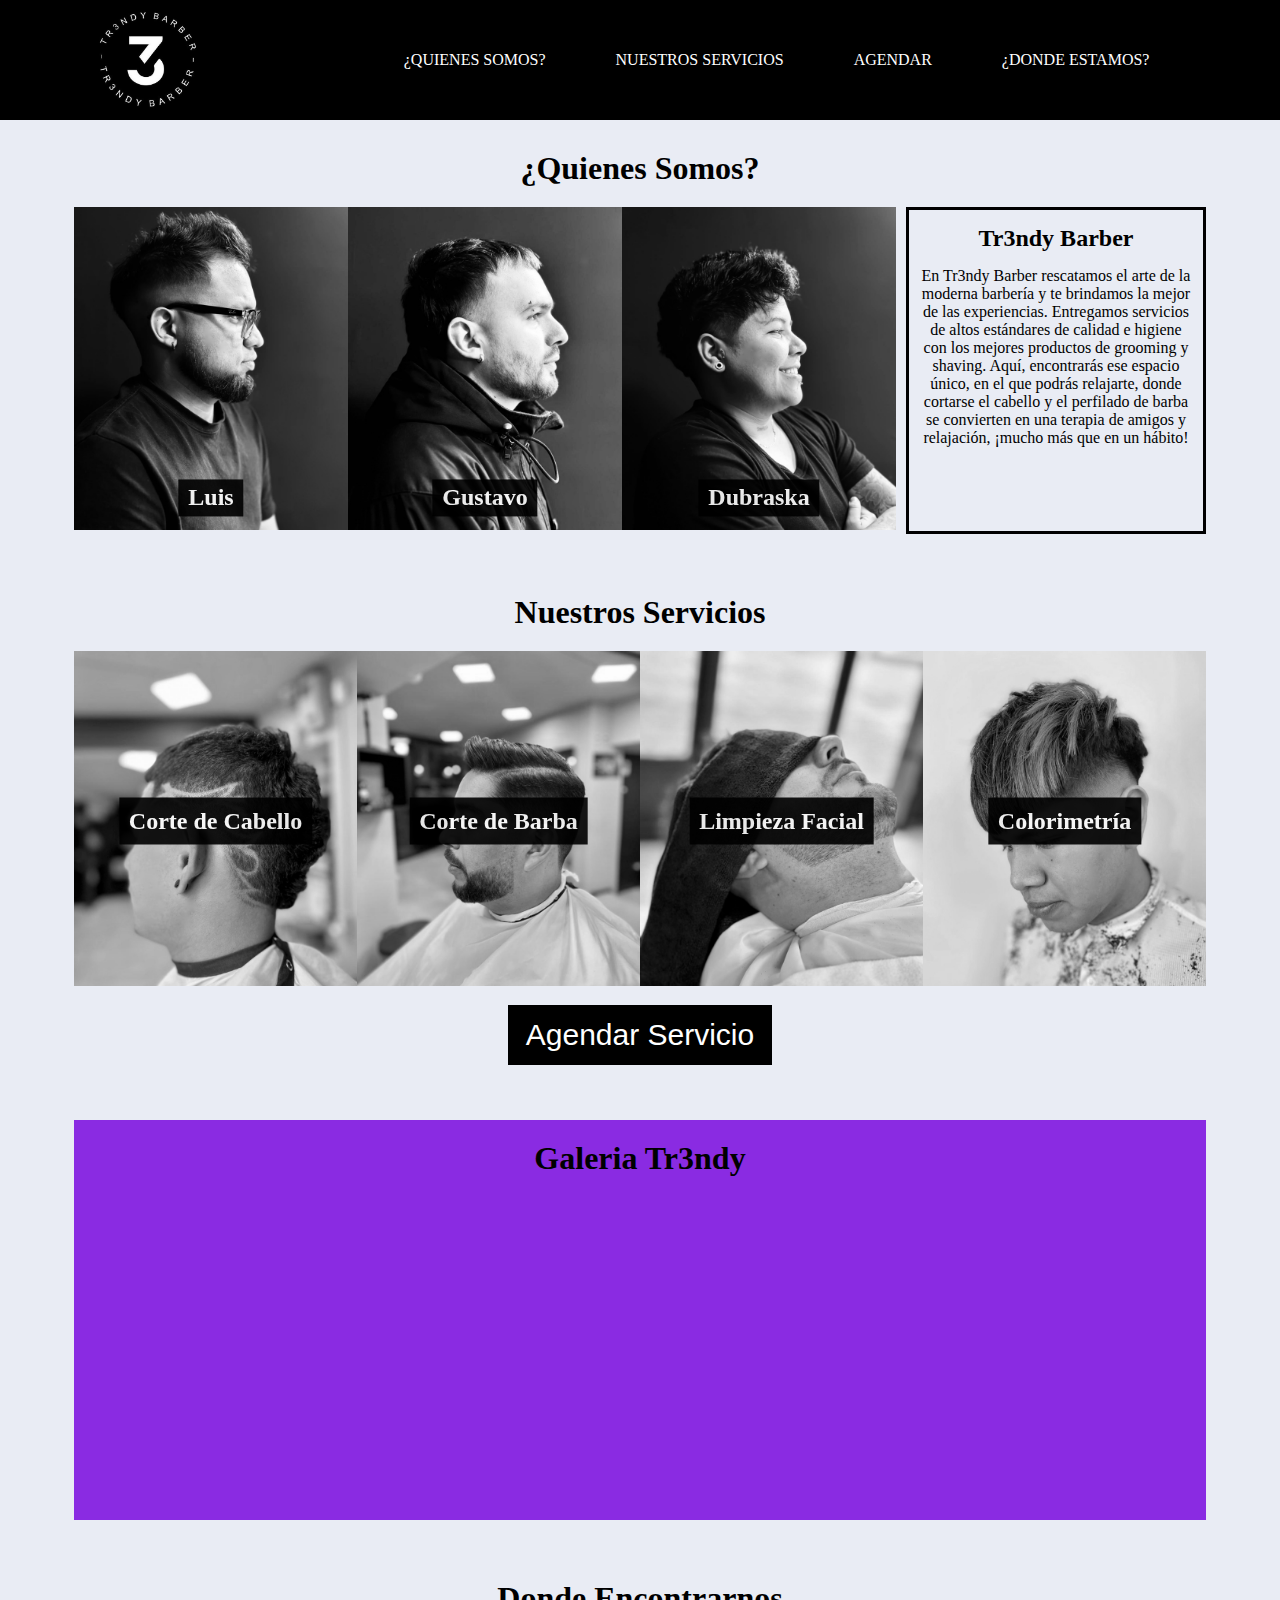
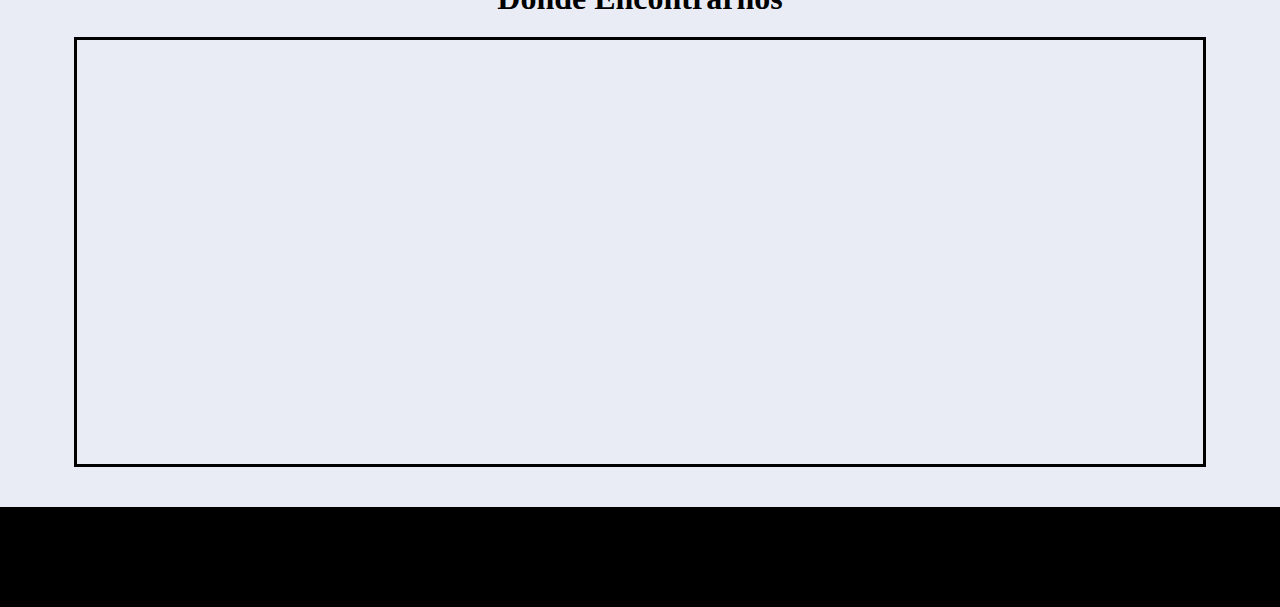
==== root/indexGrid.html @ 3a8420b0 "cambios merge" ====
<!DOCTYPE html>
<html lang="en">
<head>
    <meta charset="UTF-8">
    <meta name="viewport" content="width=device-width, initial-scale=1.0">
    <link rel="stylesheet" href="./styles/style.css">
    <title>Tr3ndy</title>
</head>
<body>
    
        <header class="header flex">
            <img src="./assets/T2 2.jpg" alt="logo">
            <nav>
                <ul class="navBar flex">
                    <li><a href="#">¿QUIENES SOMOS?</a></li>
                    <li><a href="#">NUESTROS SERVICIOS</a></li>
                    <li><a href="#">AGENDAR</a></li>
                    <li><a href="#">¿DONDE ESTAMOS?</a></li>
                  </ul>

            </nav>

        </header>
        <main class="grid-container">
            <!-- Seccion Quienes Somos -->
            <div class="about-container">
                <h1>¿Quienes Somos?</h1>
                <div class="img-profile flex">
                    <div class="profile-container">
                        <img src="./assets/gustavoPerfilMod.png" alt="luis perfil">
                        <h2>Luis</h2>
                    </div>
                    <div class="profile-container">
                        <img src="./assets/luisPerfilMod.png" alt="gustavo perfil">
                        <h2>Gustavo</h2>
                    </div>
                    <div class="profile-container">
                        <img src="./assets/dubraskaPerfilMod.png" alt="dubraska perfil">
                        <h2>Dubraska</h2>
                    </div>
                    <div class="text-profile">
                        <div class="trendy-bio">
                            <h2>Tr3ndy Barber</h2>
                            <p>En Tr3ndy Barber rescatamos el arte de la moderna barbería y te
                                brindamos la mejor de las experiencias. Entregamos servicios de
                                altos estándares de calidad e higiene con los mejores productos
                                de grooming y shaving. Aquí, encontrarás ese espacio único, en
                                el que podrás relajarte, donde cortarse el cabello y el
                                perfilado de barba se convierten en una terapia de amigos y
                                relajación, ¡mucho más que en un hábito!
                            </p>
                
                        </div>
                        <div class="gustavo-bio">
                            <h2>Gustavo</h2>
                            <p>Barbero: Gustavo Lugo. Edad: 31 años. Hobbies: Aprender,
                                escuchar música y ver películas. “Me gusta cortar cabello, crear
                                vínculos con mis clientes y brindarles un buen trato en cada
                                visita; trato de evolucionar constantemente para estar al día
                                con los cortes y estilos en tendencia para así complacer a mis
                                clientes.”
                            </p>
                            <h3>Tr3ndy Barber</h3>
                        </div>
                        <div class="luis-bio">
                            <h2>Luis</h2>
                            <p>Barbero: Luis Daniel Gil. Edad: 27 años. Hobbies: salir,
                                compartir con amigos y familiares, también ver series y
                                deportes. “Además de brindar un excelente servicio (corte de
                                cabello, barba, perfilado de cejas, limpieza facial) me enfoco
                                en la conexión con el cliente para que sea una grata
                                experiencia.”
                            </p>
                            <h3>Tr3ndy Barber</h3>
                        </div>
                        <div class="dubraska-bio">
                            <h2>Dubraska</h2>
                            <p>Barbera: Dubraska Lugo. Edad: 27 años. Hobbies: Escuchar
                                música, ver series y compartir con amigos y familiares. “Me
                                especializo en cortes de cabello, arreglo de barba, depilación,
                                limpieza facial y tintura. La barbería me apasiona y más que una
                                profesión es mi estilo de vida ya que aparte de realizar un buen
                                corte de cabello me gusta conectar con mis clientes , mejorando su imagen y
                                brindándoles un buen servicio.”
                            </p>
                            <h3>Tr3ndy Barber</h3>
                        </div>
                        
                    </div>
                </div>

            </div>
            <!-- Seccion Servicios -->
            <div class="serv-container">
                <h1>Nuestros Servicios</h1>
                <div class="serv-category flex">
                    <!-- Categoria Cabello -->
                    <div class="serv">
                        <img src="./assets/servCorteCabello.png" alt="Corte de cabello">
                        <h2 class="serv-text">Corte de Cabello</h2>
                        <div class="serv-info">
                            <h2>Corte de Cabello</h2>
                            <p>Ofrecemos cortes de cabello con asesoria personalizada mas lavado hidratante con Shampoo Premium Sir Fausto libre de sodio y parabenos, con efecto anticaida y protector del cuero cabelludo para brindarte un servicio de calidad y un estilo unico como lo es tr3ndy Barber</p>
                            <p>
                            No olvides revisar nuestros combos de servicios en nuestra seccion de agendamiento</p>
                            <h3>Categorias</h3>
                        </div>
                    </div>
                    <!-- Categoria Barba -->
                    <div class="serv">
                        <img src="./assets/barba.png" alt="Barba">                      
                        <h2 class="serv-text">Corte de Barba</h2>
                        <div class="serv-info">
                            <h2>Corte de Barba</h2>
                            <p>Un protocolo especializado en el cuidado de tu barba con toallas calientes y productos premium: agua micelar para eliminar celulas muertas e impurezas, pre-pos barba e hidratante, ademas masaje y bebida de cortesia para brindarte un servicio de calidad y un estilo unico como lo es tr3ndy Barber</p>
                            <p>
                            No olvides revisar nuestros combos de servicios en nuestra seccion de agendamiento</p>
                            <h3>Categorias</h3>
                        </div>
                    </div>
                    <!-- Categoria Facial -->
                    <div class="serv">
                        <img src="./assets/servTratamientoFacial.png" alt="Tratamiento Facial">                                 
                        <h2 class="serv-text">Limpieza Facial</h2>
                        <div class="serv-info">
                            <h2>Limpieza Facial</h2>
                            <p>Usamos la marca premium Pure Sir Fausto: Agua micelar, mascarilla de arcilla y serum para hidratar el rostro eliminando con 3 simples pasos la grasa e impureza, tambien ofrecemos un servicio de depilacion en 3 zonas del rostro: oreja, pomulos y nariz, con cera especializada ademas de masaje y bebida de cortesia para brindarte un servicio de calidad y un estilo unico como lo es tr3ndy Barber </p>
                            <p>
                            No olvides revisar nuestros combos de servicios en nuestra seccion de agendamiento</p>
                            <h3>Categorias</h3>
                        </div>
                    </div>
                    <!-- Categoria Colorimetria -->
                    <div class="serv">
                        <img src="./assets/ServColorimetria.png" alt="Colorimetría">                                
                        <h2 class="serv-text">Colorimetría</h2>
                        <div class="serv-info">
                            <h2>Colorimetria</h2>
                            <p>Ofrecemos un servicio de decoloracion mas color a eleccion aplicando productos profesionales. Incluye lavado nutritivo y masaje. Puede ser Color completo o solo parte superior ademas de bebida de cortesia para brindarte un servicio de calidad y un estilo unico como lo es tr3ndy Barber </p>
                            <p>
                            No olvides revisar nuestros combos de servicios en nuestra seccion de agendamiento</p>
                            <h3>Categorias</h3>
                        </div>
                    </div>

                </div>
                <button class="btn">
                    Agendar Servicio
                  </button>

            </div>
            <!-- Seccion Galeria de Fotos -->
            <div class="gallery-container">
                <h1>Galeria Tr3ndy</h1>

            </div>
            <!-- Seccion Ubicacion -->
            <div class="ubic-container">
                <h1>Donde Encontrarnos</h1>
                <div class="ubic">
                    <iframe src="https://www.google.com/maps/embed?pb=!1m18!1m12!1m3!1d3326.3088589403574!2d-70.60596982517569!3d-33.51935457336236!2m3!1f0!2f0!3f0!3m2!1i1024!2i768!4f13.1!3m3!1m2!1s0x2740d6c82ad8d0f9%3A0x5c49ebdbfe699f95!2sTr3ndy%20Barber!5e0!3m2!1ses-419!2scl!4v1690721076925!5m2!1ses-419!2scl" width="1000" height="400" style="border:0;" allowfullscreen="" loading="lazy" referrerpolicy="no-referrer-when-downgrade"></iframe>
                </div>
                
            </div>
        </main>
        
        <footer class="footer">

        </footer>
        <!-- Javascript -->
        <script src="./js/scripts2.js"></script>

    
</body>
</html>
---- root/styles/style.css ----
/* Estilos generales */

* {
    margin: 0;
    padding: 0;
    box-sizing: border-box;
    
  }

  body{
    background-color: #e9ecf4;
    text-align: center;
  }

  a {
    text-decoration: none;
    
  }
  
  ul {
    list-style: none;
  }

  h1{
    margin-top: 15px;
    margin-bottom: 15px;
    padding: 5px;
  }

  h2{
    padding: 5px;
    margin-bottom: 10px;
  }

  h3{
    padding: 5px;
    margin-top: 30px;
  }

  .btn{
    background-color: #000;
    color: white;
    font-size: 30px;
    padding-top: 10px;
    padding-bottom: 10px;
    padding-left: 15px;
    padding-right: 15px;
    border: 3px solid #000;
    margin: 15px;
  }
  
  .btn:hover{
    background-color: white;
    border: 3px solid #000;
    color: black;
    transition: 0.3s;
  }

  .flex{
    display: flex;
  }


/* Estilos Header */

  .header{
    background-color: black;
    padding: 10px;
    justify-content: space-around;
    align-items: center;
  }

  .header img{
    height: 100px;

  }
  
  .navBar li {
    margin: 30px;
  }
  
  .navBar li a{
    color: rgb(255, 255, 255) ;
    padding: 5px;
  }
  
  .navBar li a:hover {
    background-color: #555;
    
  }

  /* Estilos Seccion Quienes Somos */

  .img-profile div {
    flex: 1; 
  }
  
  .img-profile img {
    width: 100%; 
    max-width: 100%; /
    
  }

  .img-profile img:hover{
    transform: scale(1.1);
    transition: 1.5s;
  }

  .text-profile{
    padding: 10px;
    border: 3px solid #000;
    margin-left: 10px;
    
  }

  .profile-container{
    position: relative;
    overflow: hidden;
  }

  .profile-container h2{
    position: absolute;
    left: 50%;
    top: 85%;
    transform: translate( -50%, -15%);
    white-space: nowrap;
    background-color: #000;
    opacity: 0.9;
    color: white;
    padding-left: 10px;
    padding-right: 10px;
  }

  .profile-container h2:hover{
    background-color: white;
    color: #000;
    transition: 0.5s;
  }

  .text-profile h3{
    background-color: #000;
    color: white;
    border: 3px solid #000;
  }

  .text-profile h3:hover{
    background-color: white;
    border: 3px solid #000;
    color: black;
    transition: 0.3s;
  }

  /* Estilo Seccion Servicios */

  .serv-info{
    display: none;
    max-width: 500px;
    max-height: 500px;
    border: 3px solid #000;
    padding: 10px;
    text-align: justify;
    margin-left: 20px;
  }

  .serv-category div{
    flex: 1;
  }

  .serv{
    position: relative;
    overflow: hidden;
    max-height: 400px;
  }

  .serv img {
    
    max-width: 100%;
    filter: grayscale(100%);
    max-height: 100%;
    
  }

  .serv img:hover{
    transform: scale(1.1);
    transition: 1.5s;
    filter: grayscale(0%);
  }

  .serv-text{
    position: absolute;
    max-width: 80%;
    top: 50%;
    left: 50%;
    transform: translate(-50%, -50%);
    white-space: nowrap;
    background-color: #000;
    opacity: 0.9;
    color: white;
    padding: 10px;
  }

  .serv-text:hover{
    background-color: white;
    color: #000;
    transition: 0.5s;
  }

  .serv-info h3{
    background-color: #000;
    color: white;
    border: 3px solid #000;
    text-align: center;
  }

  .serv-info h3:hover{
    background-color: white;
    border: 3px solid #000;
    color: black;
    transition: 0.3s;
  }

  .social{
    font-size: 50px;
    margin-top: 10px;
    justify-content: center;
    

  }

  .social i{
    margin-left: 20px;
    margin-right: 20px;
   
  }

 

  /* Estilos Seccion Ubicacion */

  .ubic{
    border: 3px solid #000;
    padding: 10px;
  }


  .footer{
    background-color: black;
    height: 100px;
  }

  
  .grid-container{
    display: grid;
    /* max-width: 1000px; */
    grid-template-columns: repeat(4, 1fr);
    grid-template-rows: auto;
    grid-template-areas: 
    "about about about about"
    "serv serv serv serv"
    "gallery gallery gallery gallery"
    "ubic ubic ubic ubic";
    gap: 10px;
    width: 90%;
    max-width: 1200px; 
    margin: 0 auto;
    padding: 10px; 
}

.about-container{
    grid-area: about;
    width: 100%;
    margin-bottom: 30px;
    
    
}

.serv-container{
    grid-area: serv;
    width: 100%;
    margin-bottom: 30px;
    
}

.ubic-container{
    grid-area: ubic;
    width: 100%;
    margin-bottom: 30px;
    
    
}

.gallery-container{
    grid-area: gallery;
    background-color: blueviolet;
    width: 100%;
    height: 400px;
    margin-bottom: 30px;
}

.gustavo-bio{
    display: none;
}

.luis-bio{
    display: none;
}

.dubraska-bio{
    display: none;
}
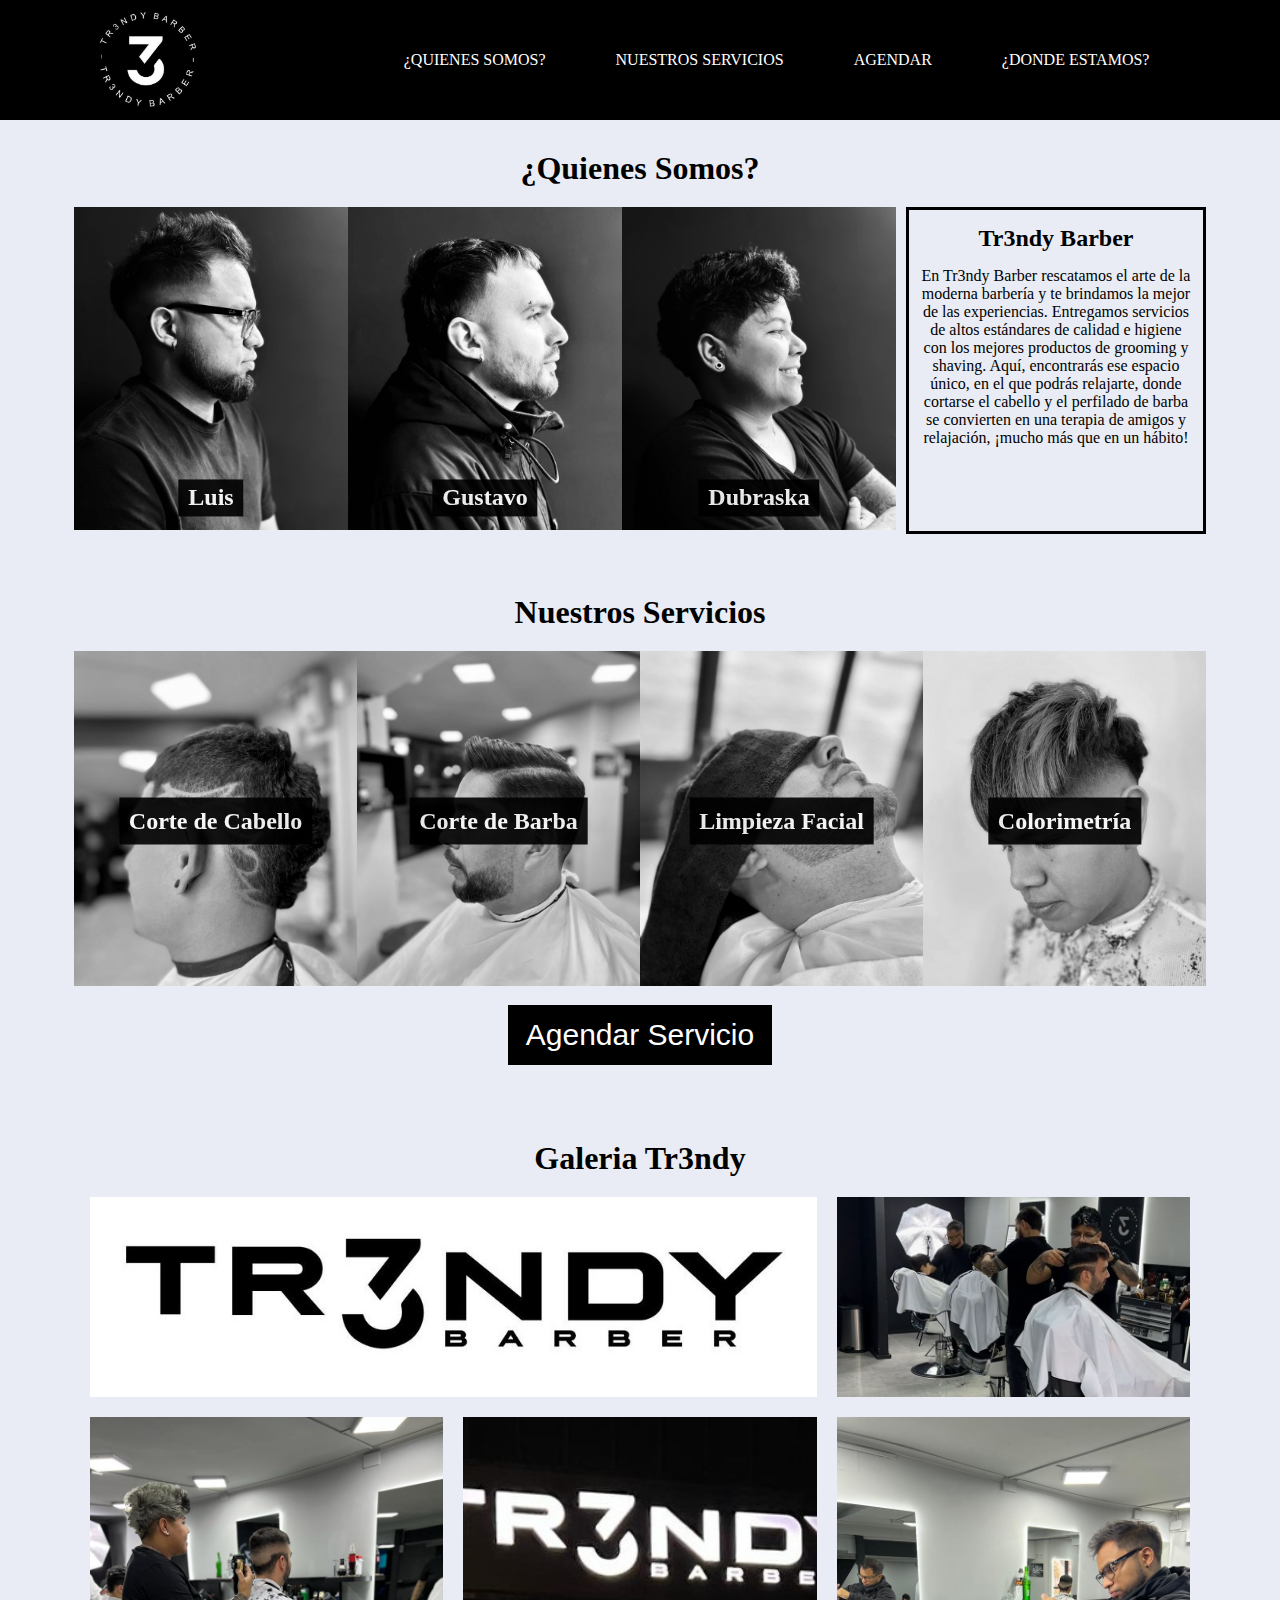
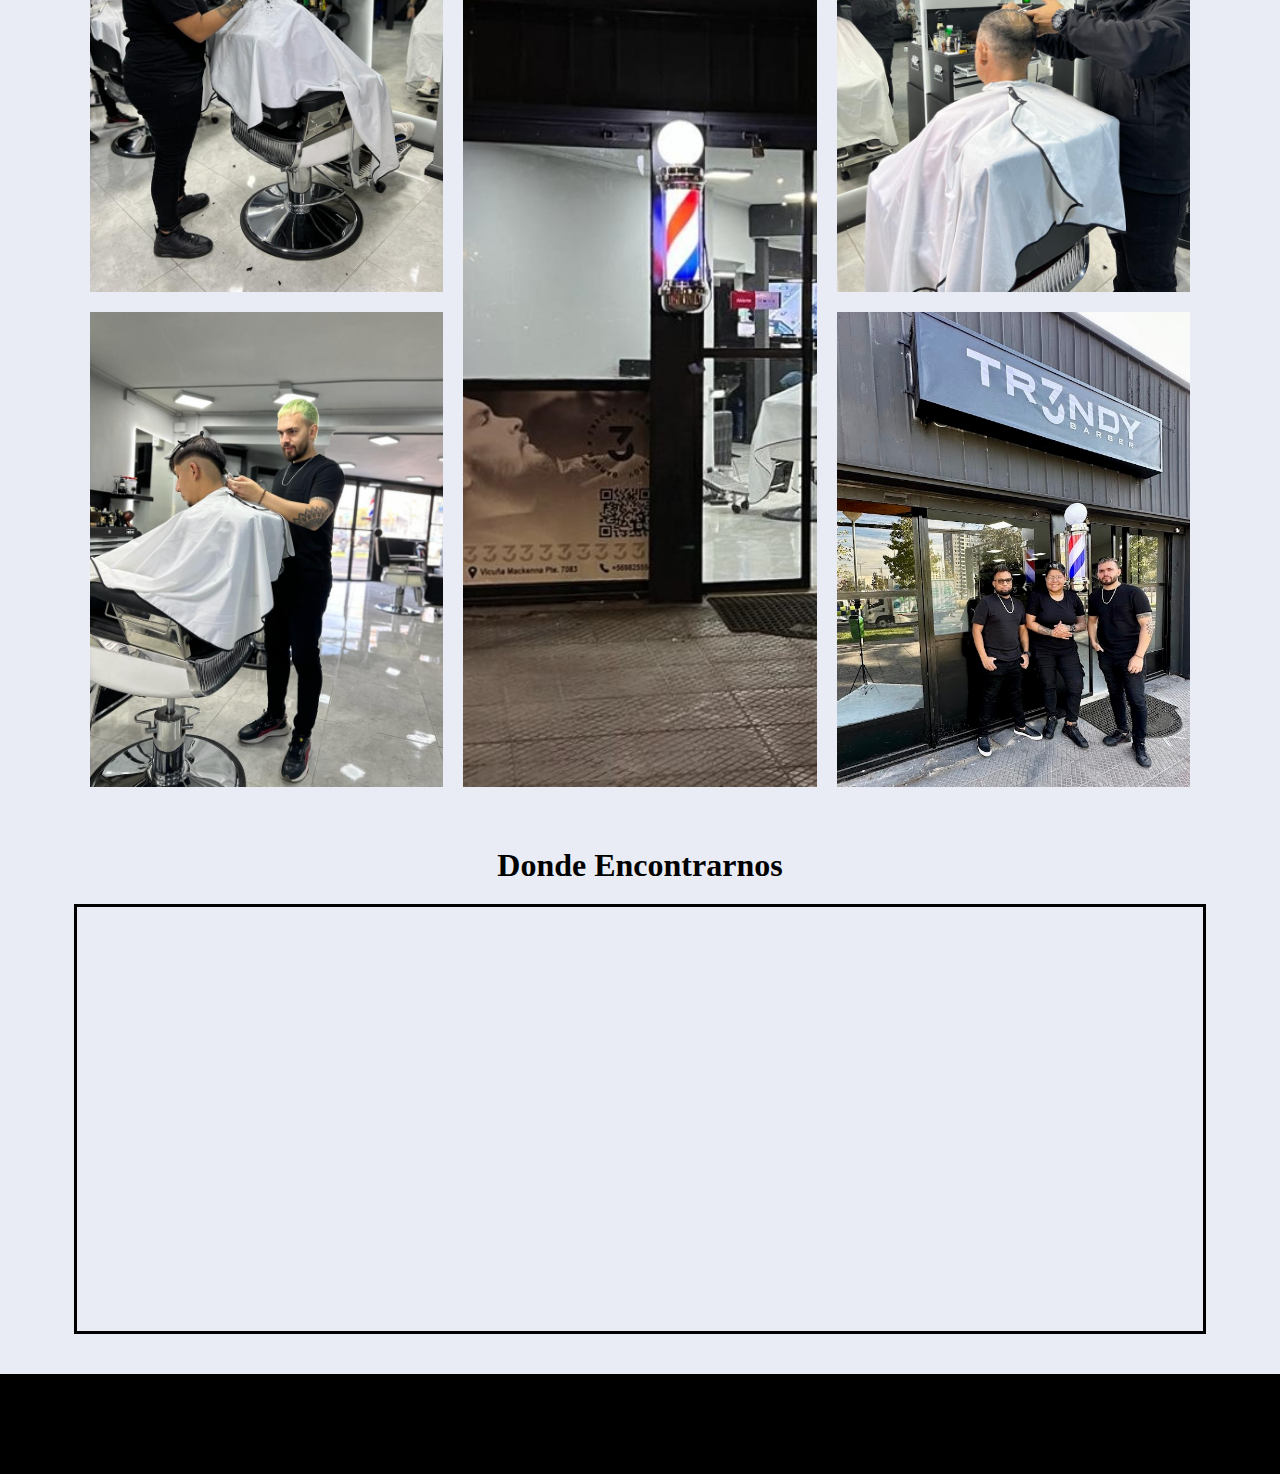
==== commit 11b55d98: "galeria v1" ====
--- a/root/indexGrid.html
+++ b/root/indexGrid.html
@@ -152,6 +152,65 @@
             <!-- Seccion Galeria de Fotos -->
             <div class="gallery-container">
                 <h1>Galeria Tr3ndy</h1>
+                <div class="container-img">
+                    <div class="box-img">
+                        <a href="#">
+                            <figure>
+                                <img src="./assets/TR3NDY.2.jpg" alt="galeria 1">
+                            </figure>
+                        </a>
+                    </div>
+
+                    <div class="box-img">
+                        <a href="#">
+                            <figure>
+                                <img src="./assets/img2.jpeg" alt="galeria 2">
+                            </figure>
+                        </a>
+                    </div>
+
+                    <div class="box-img">
+                        <a href="#">
+                            <figure>
+                                <img src="./assets/img3.jpg" alt="galeria 3">
+                            </figure>
+                        </a>
+                    </div>
+
+                    <div class="box-img">
+                        <a href="#">
+                            <figure>
+                                <img src="./assets/img1.jpeg" alt="galeria 4">
+                            </figure>
+                        </a>
+                    </div>
+
+                    <div class="box-img">
+                        <a href="#">
+                            <figure>
+                                <img src="./assets/img5.jpg" alt="galeria 5">
+                            </figure>
+                        </a>
+                    </div>
+
+                    <div class="box-img">
+                        <a href="#">
+                            <figure>
+                                <img src="./assets/img6.jpg" alt="galeria 6">
+                            </figure>
+                        </a>
+                    </div>
+
+                    <div class="box-img">
+                        <a href="#">
+                            <figure>
+                                <img src="./assets/img7.jpg" alt="galeria 7">
+                            </figure>
+                        </a>
+                    </div>
+
+                
+                </div>
 
             </div>
             <!-- Seccion Ubicacion -->
--- a/root/styles/style.css
+++ b/root/styles/style.css
@@ -89,7 +89,7 @@
     
   }
 
-  /* Estilos Seccion Quienes Somos */
+  /* Estilos Seccion Profile */
 
   .img-profile div {
     flex: 1; 
@@ -232,6 +232,44 @@
     margin-right: 20px;
    
   }
+
+
+  /* Estilos Seccion Galeria */
+
+  .container-img{
+    width: 100%;
+    max-width: 1100px;
+    margin: auto;
+    
+   
+   
+   display: grid;
+   grid-template-columns: repeat(3, 1fr);
+   grid-template-rows: 200px;
+   grid-gap: 20px;
+  }
+
+  .container-img .box-img figure{
+    width: 100%;
+    height: 100%;
+  }
+
+  .container-img .box-img img{
+    width: 100%;
+    height: 100%;
+    object-fit: cover;
+  }
+
+  .container-img .box-img:nth-child(1){
+    grid-column-start: span 2;
+
+  }
+
+  .container-img .box-img:nth-child(4){
+    grid-row-start: span 2;
+    
+  }
+
 
  
 
@@ -283,7 +321,7 @@
 
 .ubic-container{
     grid-area: ubic;
-    width: 100%;
+    
     margin-bottom: 30px;
     
     
@@ -291,9 +329,9 @@
 
 .gallery-container{
     grid-area: gallery;
-    background-color: blueviolet;
-    width: 100%;
-    height: 400px;
+    
+    width: 100%;
+   
     margin-bottom: 30px;
 }
 
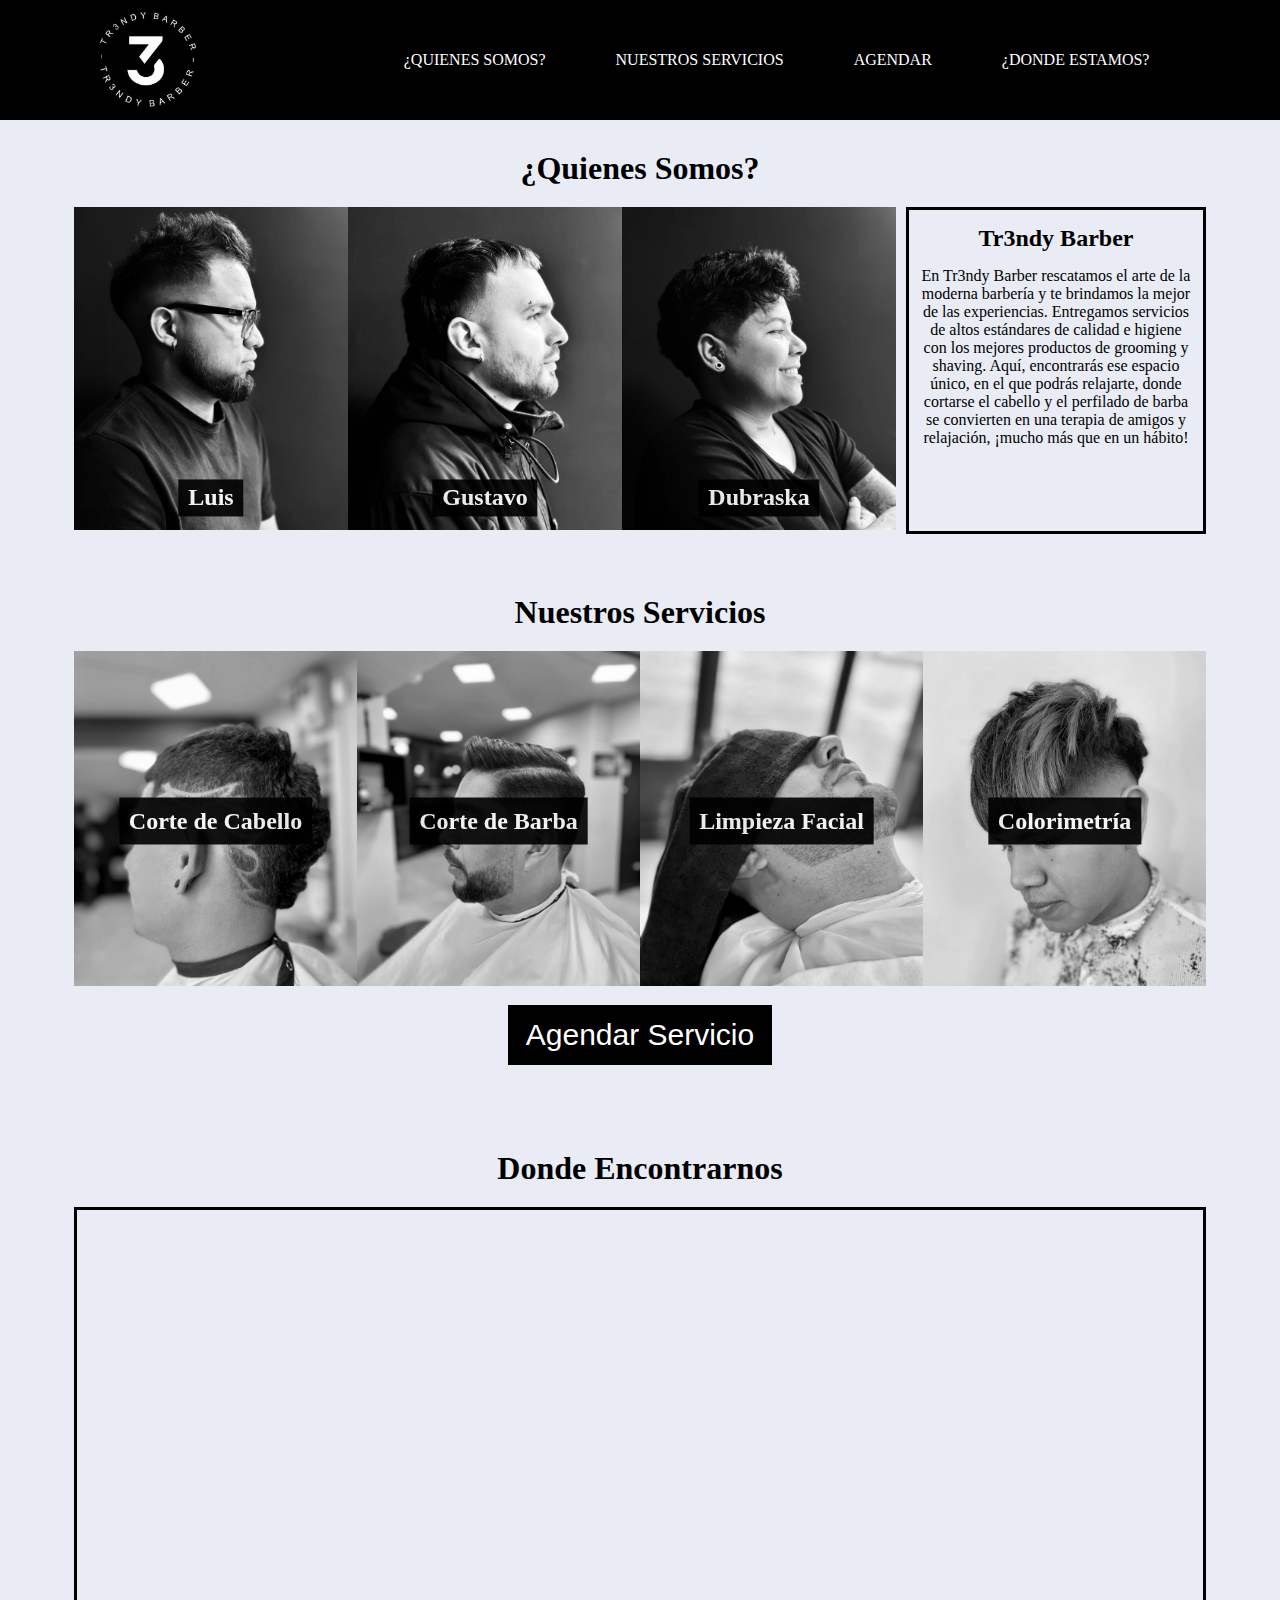
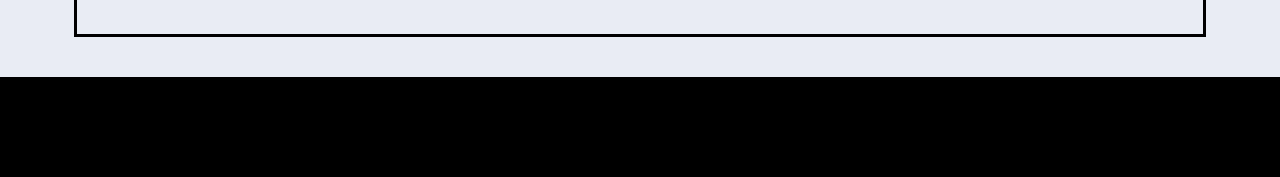
==== commit d99e2f51: "galeria v1.1" ====
--- a/root/indexGrid.html
+++ b/root/indexGrid.html
@@ -150,7 +150,7 @@
 
             </div>
             <!-- Seccion Galeria de Fotos -->
-            <div class="gallery-container">
+            <!-- <div class="gallery-container">
                 <h1>Galeria Tr3ndy</h1>
                 <div class="container-img">
                     <div class="box-img">
@@ -212,7 +212,7 @@
                 
                 </div>
 
-            </div>
+            </div> -->
             <!-- Seccion Ubicacion -->
             <div class="ubic-container">
                 <h1>Donde Encontrarnos</h1>
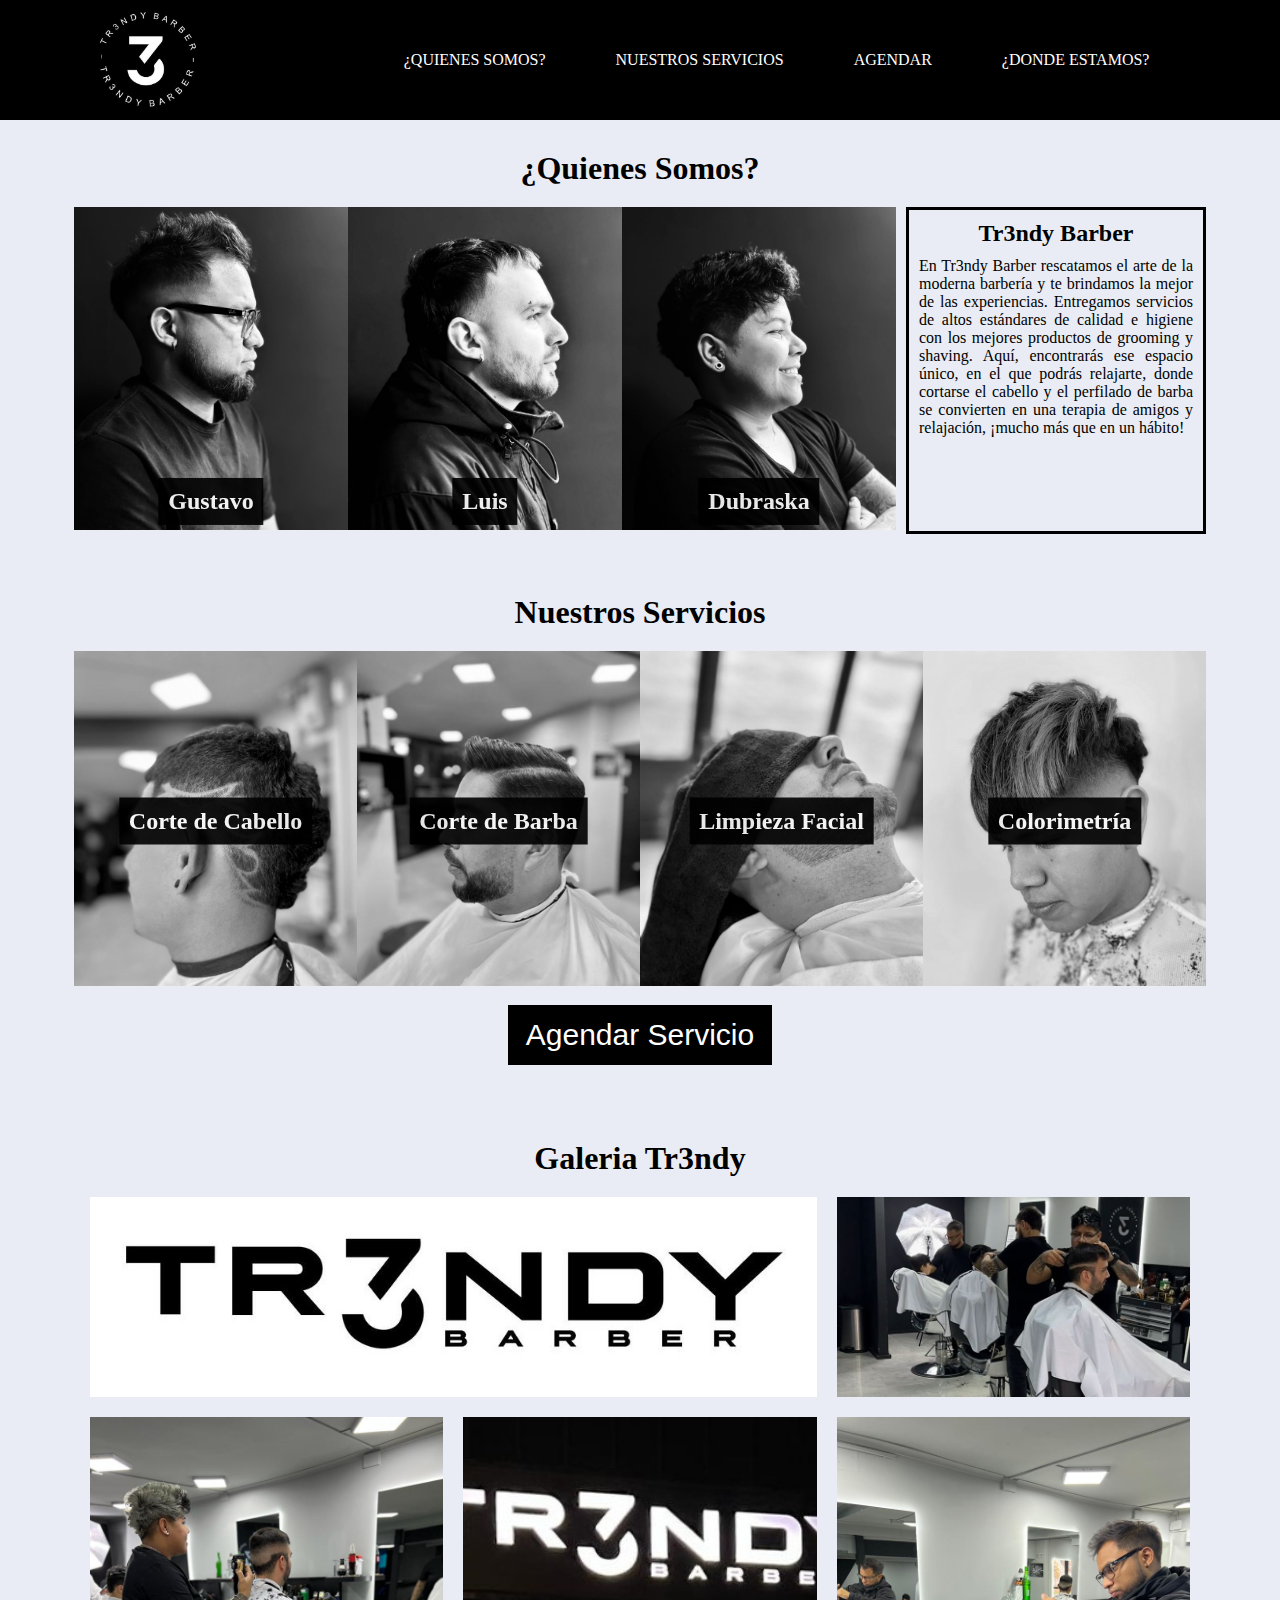
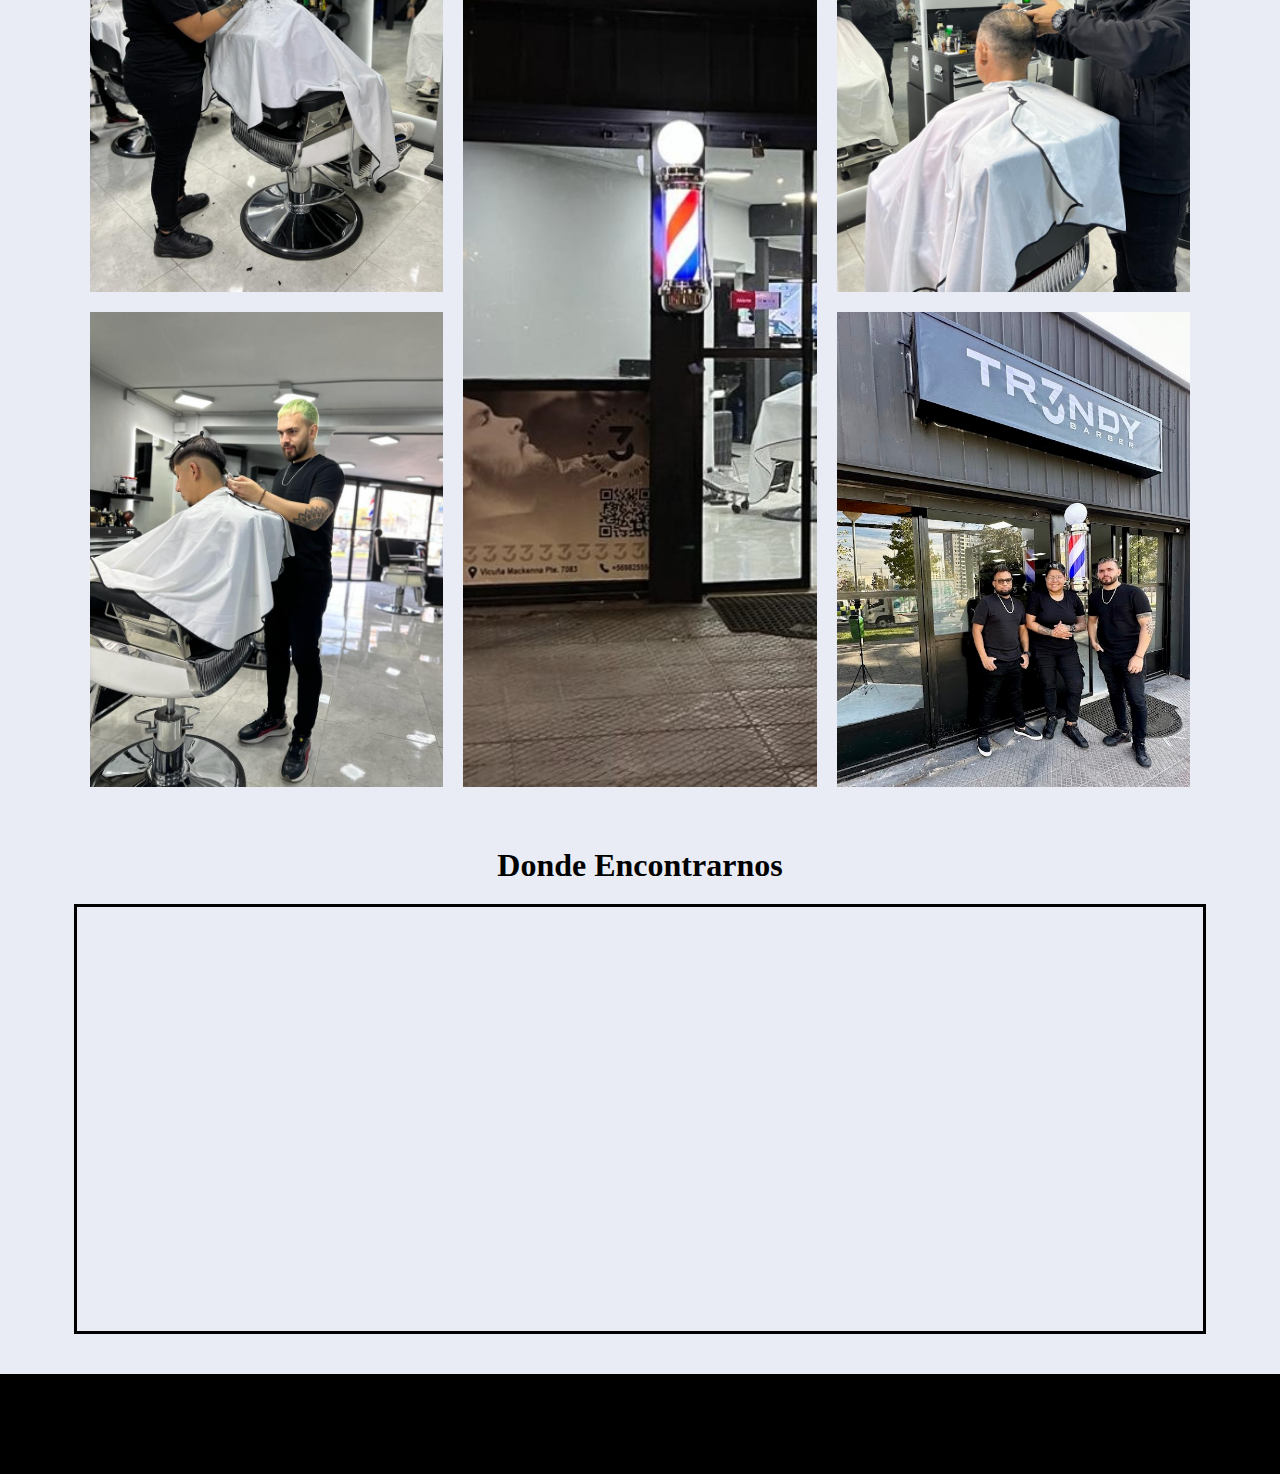
==== commit b0142a20: "version mobile 320px" ====
--- a/root/indexGrid.html
+++ b/root/indexGrid.html
@@ -3,6 +3,8 @@
 <head>
     <meta charset="UTF-8">
     <meta name="viewport" content="width=device-width, initial-scale=1.0">
+    <!-- Font Awasome -->
+    <link rel="stylesheet" href="https://cdnjs.cloudflare.com/ajax/libs/font-awesome/6.4.2/css/all.min.css" integrity="sha512-z3gLpd7yknf1YoNbCzqRKc4qyor8gaKU1qmn+CShxbuBusANI9QpRohGBreCFkKxLhei6S9CQXFEbbKuqLg0DA==" crossorigin="anonymous" referrerpolicy="no-referrer" />
     <link rel="stylesheet" href="./styles/style.css">
     <title>Tr3ndy</title>
 </head>
@@ -11,14 +13,16 @@
         <header class="header flex">
             <img src="./assets/T2 2.jpg" alt="logo">
             <nav>
-                <ul class="navBar flex">
+                <ul class="navBar flex hidden-mobile">
                     <li><a href="#">¿QUIENES SOMOS?</a></li>
                     <li><a href="#">NUESTROS SERVICIOS</a></li>
                     <li><a href="#">AGENDAR</a></li>
                     <li><a href="#">¿DONDE ESTAMOS?</a></li>
                   </ul>
-
             </nav>
+            <div class="bar-mobile hidden-desktop">
+                <i class="fa-solid fa-bars"></i>
+            </div>
 
         </header>
         <main class="grid-container">
@@ -26,18 +30,20 @@
             <div class="about-container">
                 <h1>¿Quienes Somos?</h1>
                 <div class="img-profile flex">
-                    <div class="profile-container">
-                        <img src="./assets/gustavoPerfilMod.png" alt="luis perfil">
+                    
+                    <div class="profile-container profile1">
+                        <img src="./assets/gustavoPerfilMod.png" alt="Gustavo perfil">
+                        <h2>Gustavo</h2>
+                    </div>
+                    <div class="profile-container profile2">
+                        <img src="./assets/luisPerfilMod.png" alt="Luis perfil">
                         <h2>Luis</h2>
                     </div>
-                    <div class="profile-container">
-                        <img src="./assets/luisPerfilMod.png" alt="gustavo perfil">
-                        <h2>Gustavo</h2>
-                    </div>
-                    <div class="profile-container">
+                    <div class="profile-container profile3">
                         <img src="./assets/dubraskaPerfilMod.png" alt="dubraska perfil">
                         <h2>Dubraska</h2>
                     </div>
+                
                     <div class="text-profile">
                         <div class="trendy-bio">
                             <h2>Tr3ndy Barber</h2>
@@ -150,7 +156,7 @@
 
             </div>
             <!-- Seccion Galeria de Fotos -->
-            <!-- <div class="gallery-container">
+            <div class="gallery-container">
                 <h1>Galeria Tr3ndy</h1>
                 <div class="container-img">
                     <div class="box-img">
@@ -212,7 +218,7 @@
                 
                 </div>
 
-            </div> -->
+            </div>
             <!-- Seccion Ubicacion -->
             <div class="ubic-container">
                 <h1>Donde Encontrarnos</h1>
--- a/root/styles/style.css
+++ b/root/styles/style.css
@@ -28,13 +28,17 @@
   }
 
   h2{
-    padding: 5px;
+    /* padding: 5px; */
     margin-bottom: 10px;
   }
 
   h3{
     padding: 5px;
     margin-top: 30px;
+  }
+
+  p{
+    text-align: justify;
   }
 
   .btn{
@@ -60,6 +64,10 @@
     display: flex;
   }
 
+  .hidden-desktop{
+    display: none;
+  }
+
 
 /* Estilos Header */
 
@@ -87,6 +95,12 @@
   .navBar li a:hover {
     background-color: #555;
     
+  }
+
+  .bar-mobile i{
+    color: white;
+    font-size: 40px;
+
   }
 
   /* Estilos Seccion Profile */
@@ -127,8 +141,8 @@
     background-color: #000;
     opacity: 0.9;
     color: white;
-    padding-left: 10px;
-    padding-right: 10px;
+   padding: 10px;
+    
   }
 
   .profile-container h2:hover{
@@ -286,7 +300,8 @@
     height: 100px;
   }
 
-  
+  /* Estilos Grid */
+
   .grid-container{
     display: grid;
     /* max-width: 1000px; */
@@ -347,3 +362,100 @@
     display: none;
 }
 
+
+
+/* Estilos Responsive */
+
+@media screen and (max-width: 320px){
+
+  h1{
+    font-size: 23px;
+  }
+
+  .btn{
+    font-size: 20px;
+  }
+
+  h2{
+    font-size: 15px;
+  }
+
+  p{
+    font-size: 13px;
+  }
+  .hidden-mobile{
+    display: none;
+  }
+
+  .hidden-desktop{
+    display: block;
+}
+
+.profile-container h2{
+  font-size: 12px;
+    left: 50%;
+    top: 75%;
+    transform: translate( -50%, -25%);
+    padding: 5px;
+   
+
+ }
+
+.img-profile{
+  display: grid;
+  grid-template-columns: repeat(3, 1fr);
+  grid-template-rows: auto;
+  grid-template-areas: "profile1 profile2 profile3"
+  "text-profile text-profile text-profile";
+  
+}
+
+.profile1{
+  grid-area: profile1;
+}
+
+.profile2{
+  grid-area: profile2;
+}
+
+.profile3{
+  grid-area: profile3;
+}
+
+.text-profile{
+  grid-area: text-profile;
+  margin-top: 20px;
+}
+
+.serv-category{
+  flex-direction: column;
+}
+
+.serv {
+  max-height: none; 
+  margin-bottom: 0; 
+}
+
+.serv-info {
+  max-width: none; 
+  margin-left: 0; 
+  padding: 20px; 
+  margin-top: 10px;
+}
+
+.serv-container{
+  text-align: center;
+}
+
+iframe {
+  max-width: 100%;
+  height: auto;
+ }
+
+ 
+
+
+
+
+ 
+}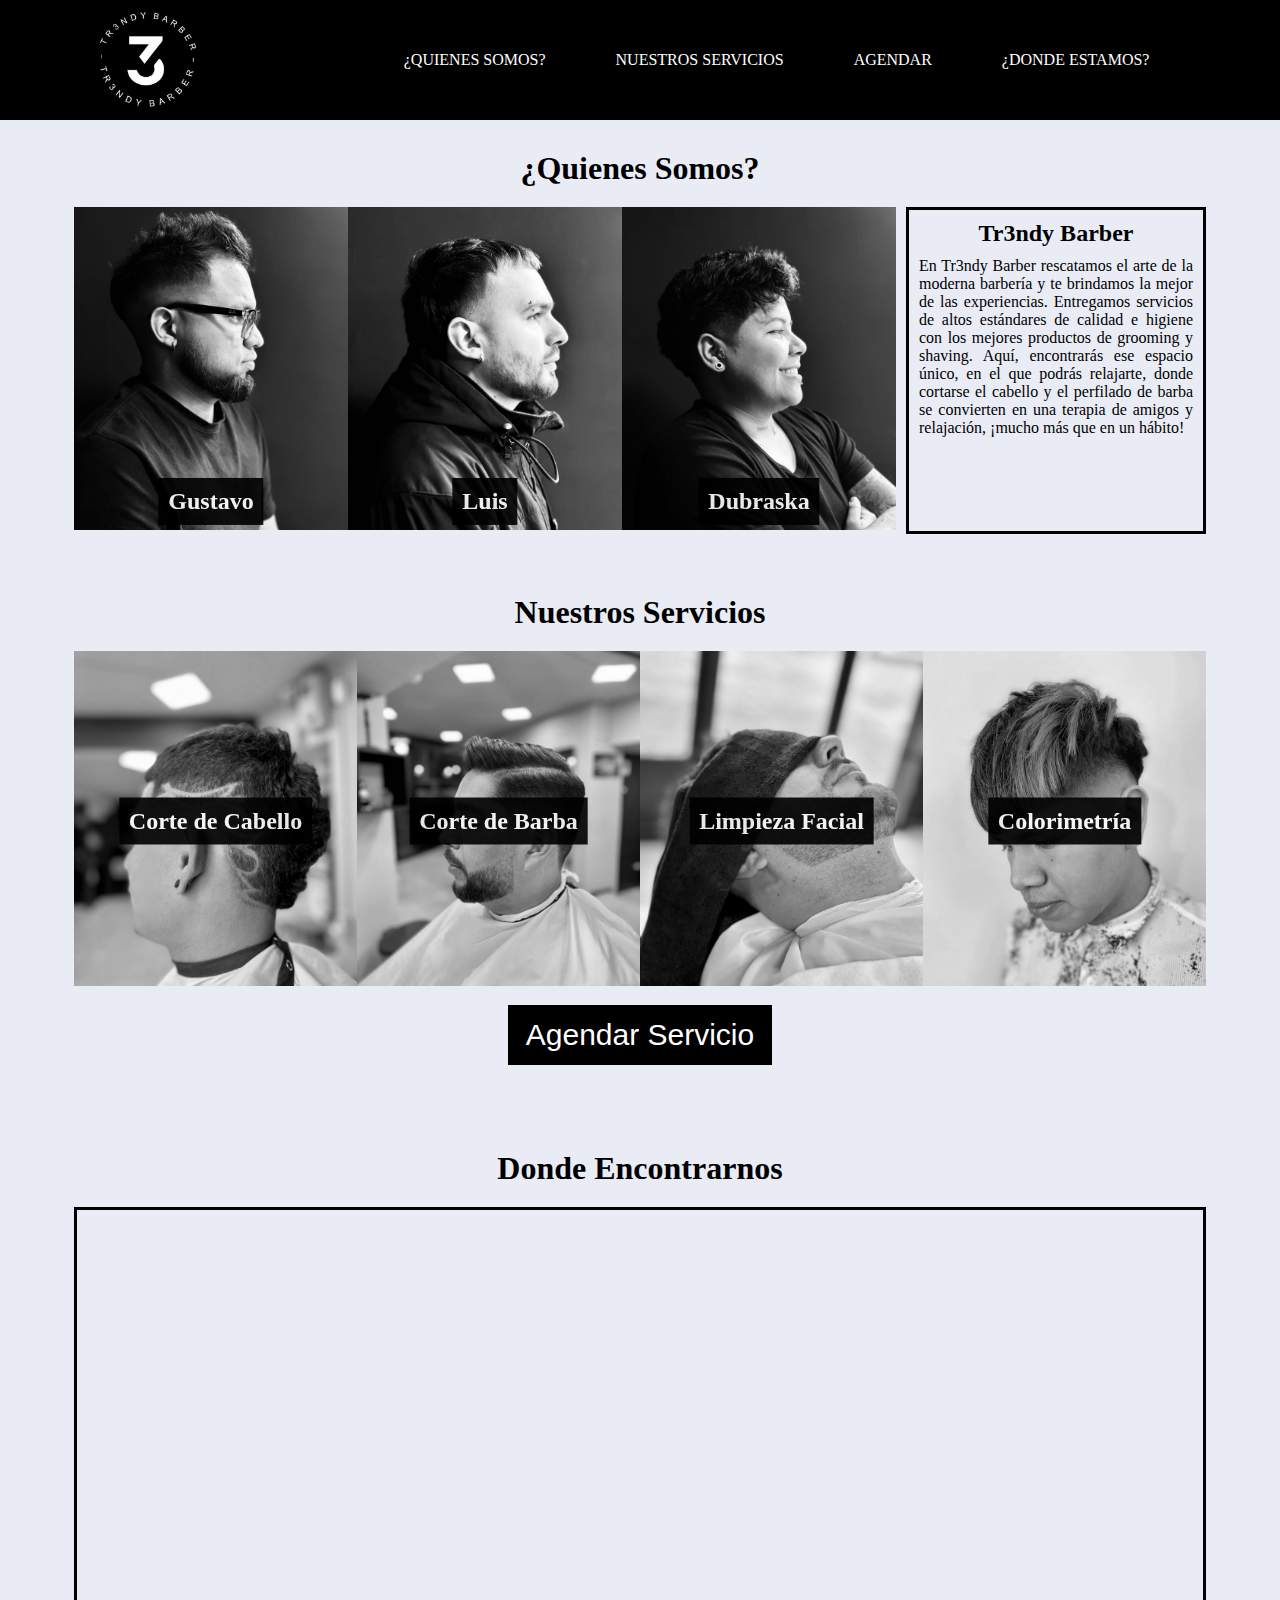
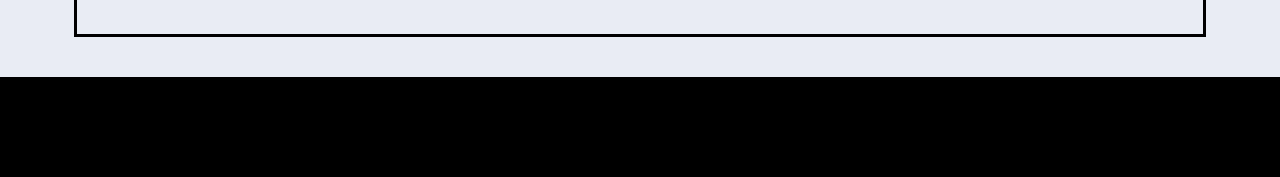
==== commit b713adaa: "Merge branch 'new'" ====
--- a/root/indexGrid.html
+++ b/root/indexGrid.html
@@ -156,7 +156,7 @@
 
             </div>
             <!-- Seccion Galeria de Fotos -->
-            <div class="gallery-container">
+            <!-- <div class="gallery-container">
                 <h1>Galeria Tr3ndy</h1>
                 <div class="container-img">
                     <div class="box-img">
@@ -218,7 +218,7 @@
                 
                 </div>
 
-            </div>
+            </div> -->
             <!-- Seccion Ubicacion -->
             <div class="ubic-container">
                 <h1>Donde Encontrarnos</h1>
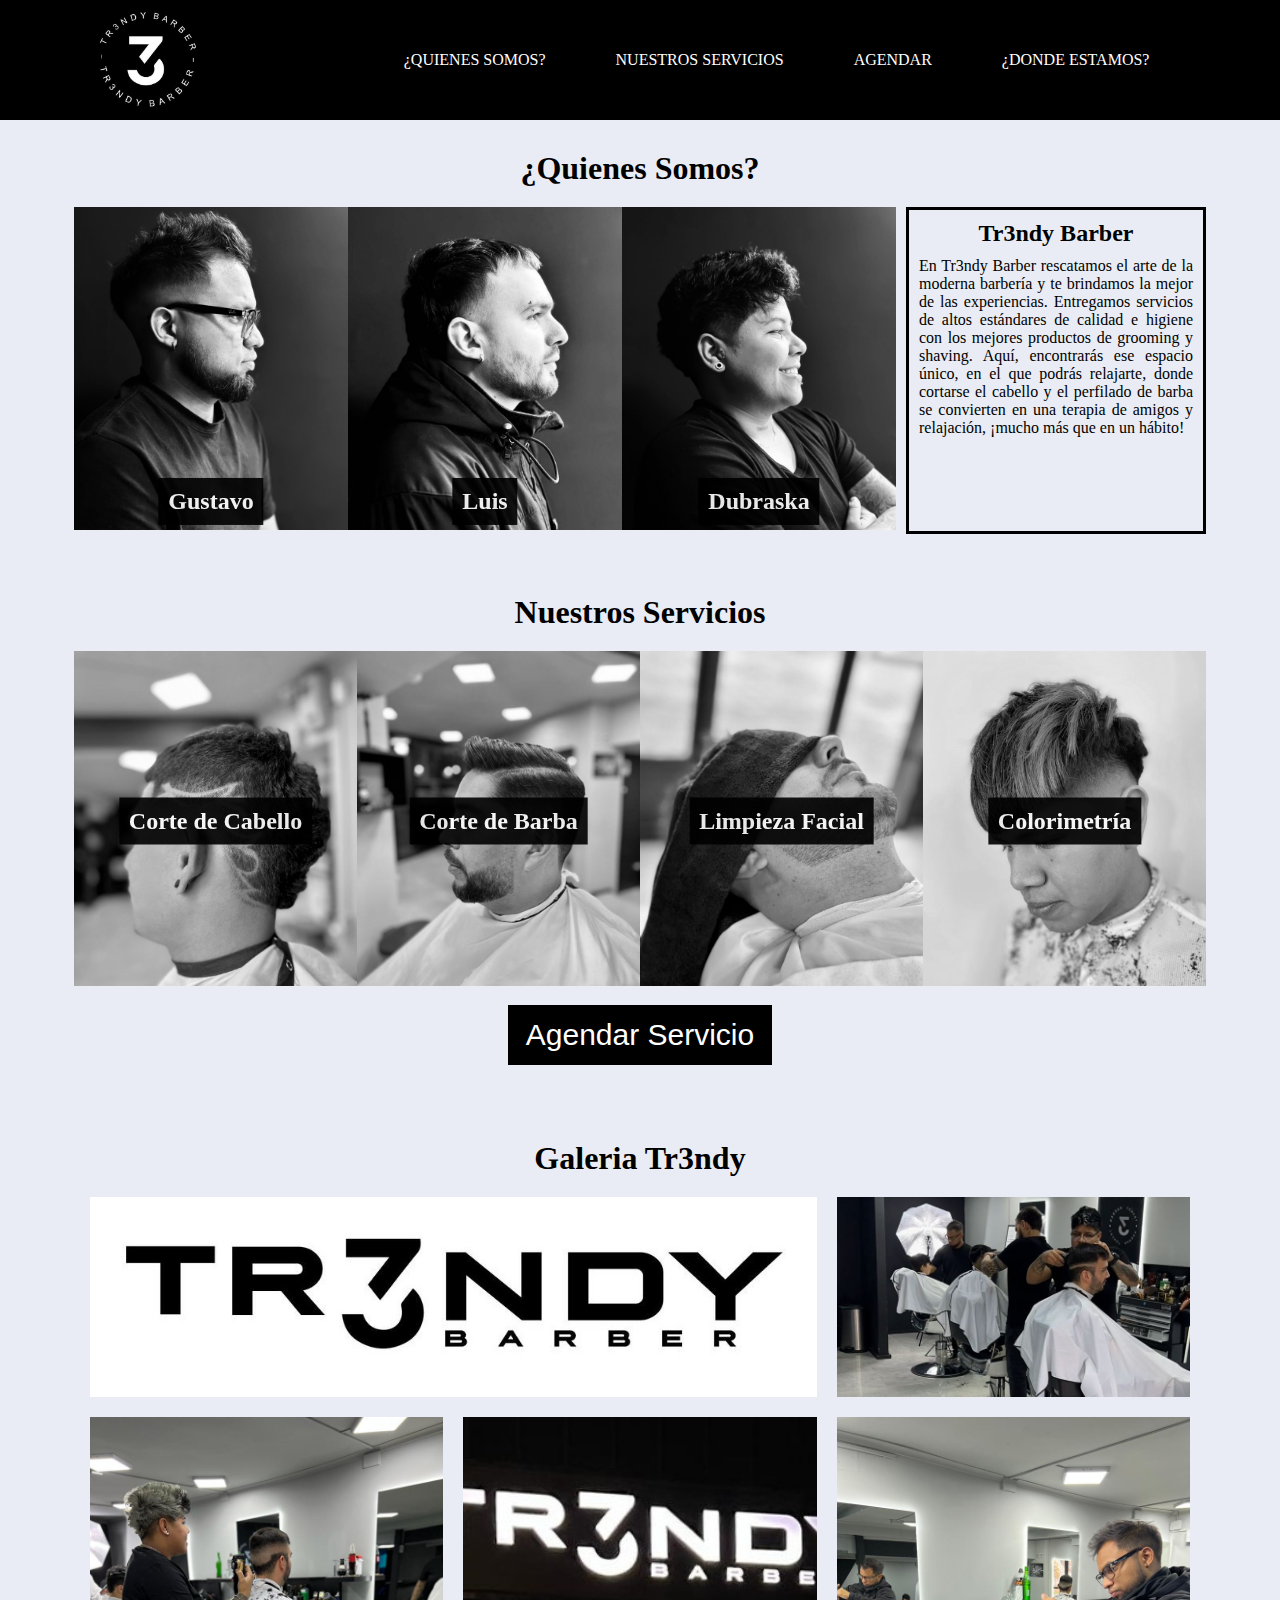
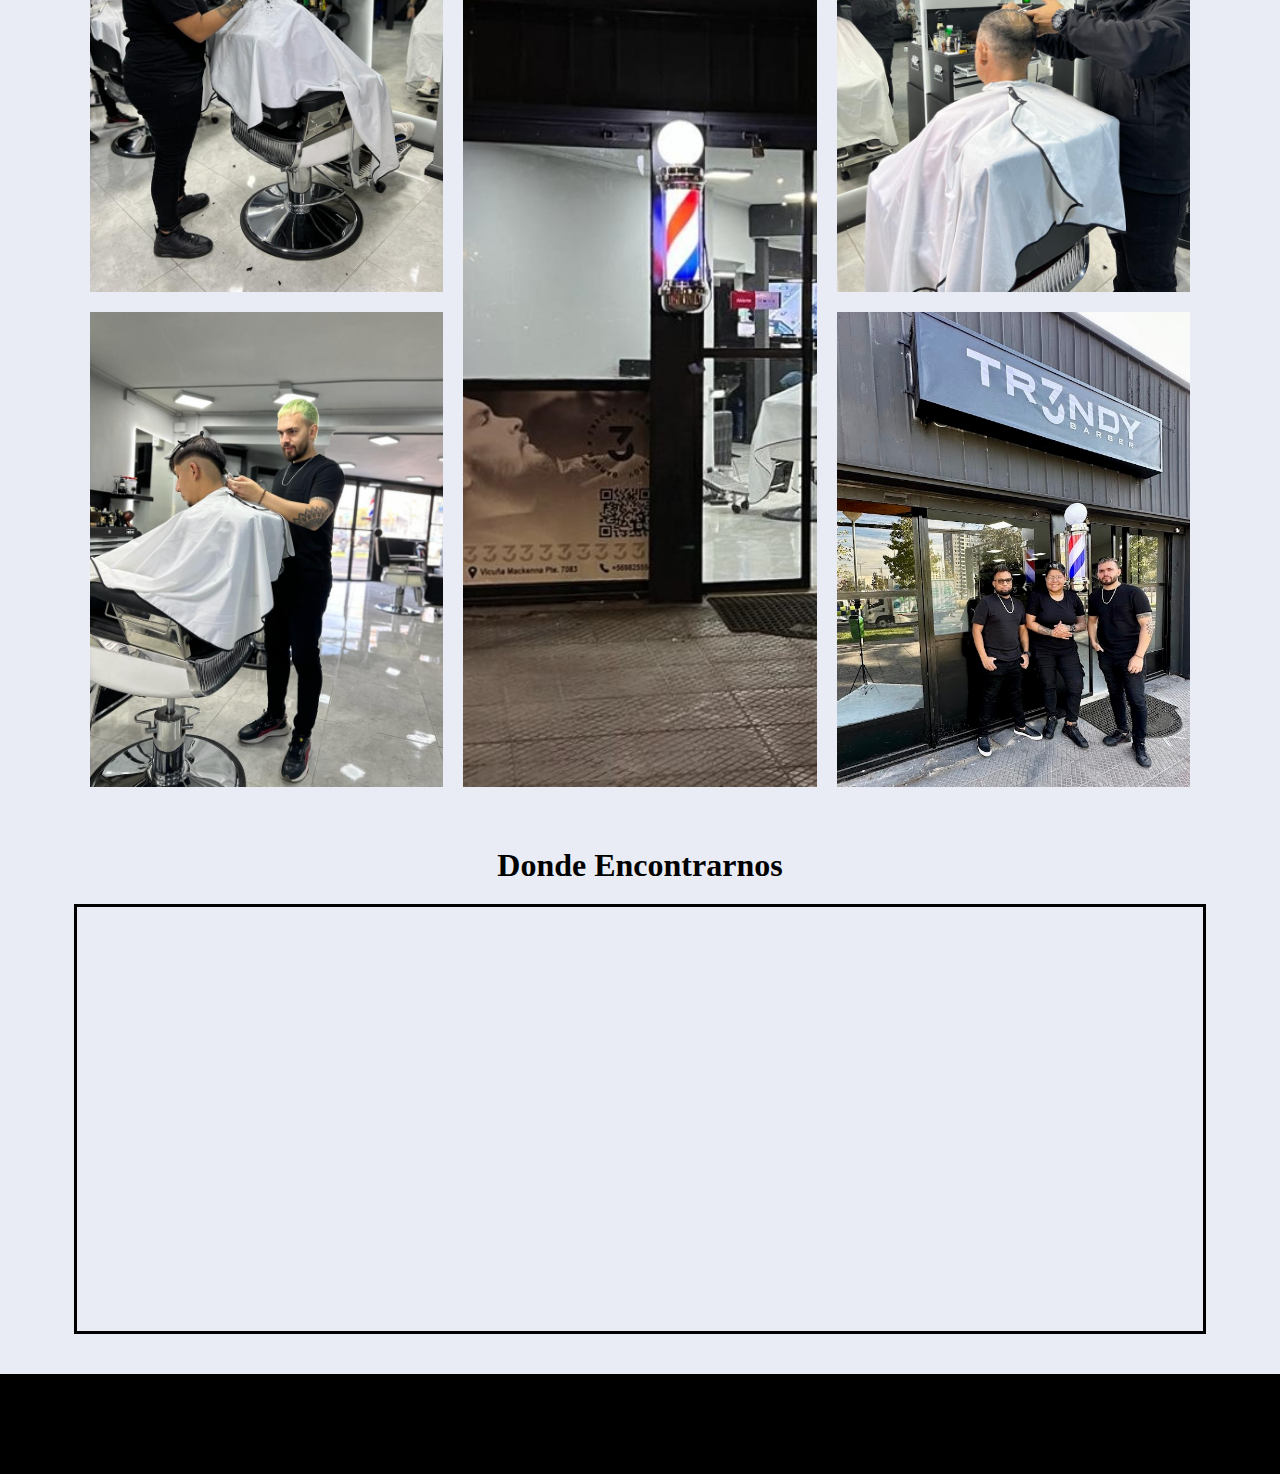
==== commit ae8d96ca: "version <320 y >1024 ok" ====
--- a/root/indexGrid.html
+++ b/root/indexGrid.html
@@ -81,13 +81,7 @@
                         </div>
                         <div class="dubraska-bio">
                             <h2>Dubraska</h2>
-                            <p>Barbera: Dubraska Lugo. Edad: 27 años. Hobbies: Escuchar
-                                música, ver series y compartir con amigos y familiares. “Me
-                                especializo en cortes de cabello, arreglo de barba, depilación,
-                                limpieza facial y tintura. La barbería me apasiona y más que una
-                                profesión es mi estilo de vida ya que aparte de realizar un buen
-                                corte de cabello me gusta conectar con mis clientes , mejorando su imagen y
-                                brindándoles un buen servicio.”
+                            <p>Barbera: Dubraska Lugo. Edad: 27 años. Hobbies: Escuchar música, ver series y compartir con amigos y familiares. “Me especializo en cortes de cabello, barba, depilación, limpieza facial y tintura. Más que una  rofesión es mi estilo de vida porque me gusta conectar con mis clientes , mejorando su imagen y brindándoles un buen servicio.”
                             </p>
                             <h3>Tr3ndy Barber</h3>
                         </div>
@@ -156,7 +150,7 @@
 
             </div>
             <!-- Seccion Galeria de Fotos -->
-            <!-- <div class="gallery-container">
+             <div class="gallery-container">
                 <h1>Galeria Tr3ndy</h1>
                 <div class="container-img">
                     <div class="box-img">
@@ -218,7 +212,7 @@
                 
                 </div>
 
-            </div> -->
+            </div>
             <!-- Seccion Ubicacion -->
             <div class="ubic-container">
                 <h1>Donde Encontrarnos</h1>
@@ -233,7 +227,8 @@
 
         </footer>
         <!-- Javascript -->
-        <script src="./js/scripts2.js"></script>
+        <script src="./js/profilejs"></script>
+        <script src="./js/serv.js"></script>
 
     
 </body>
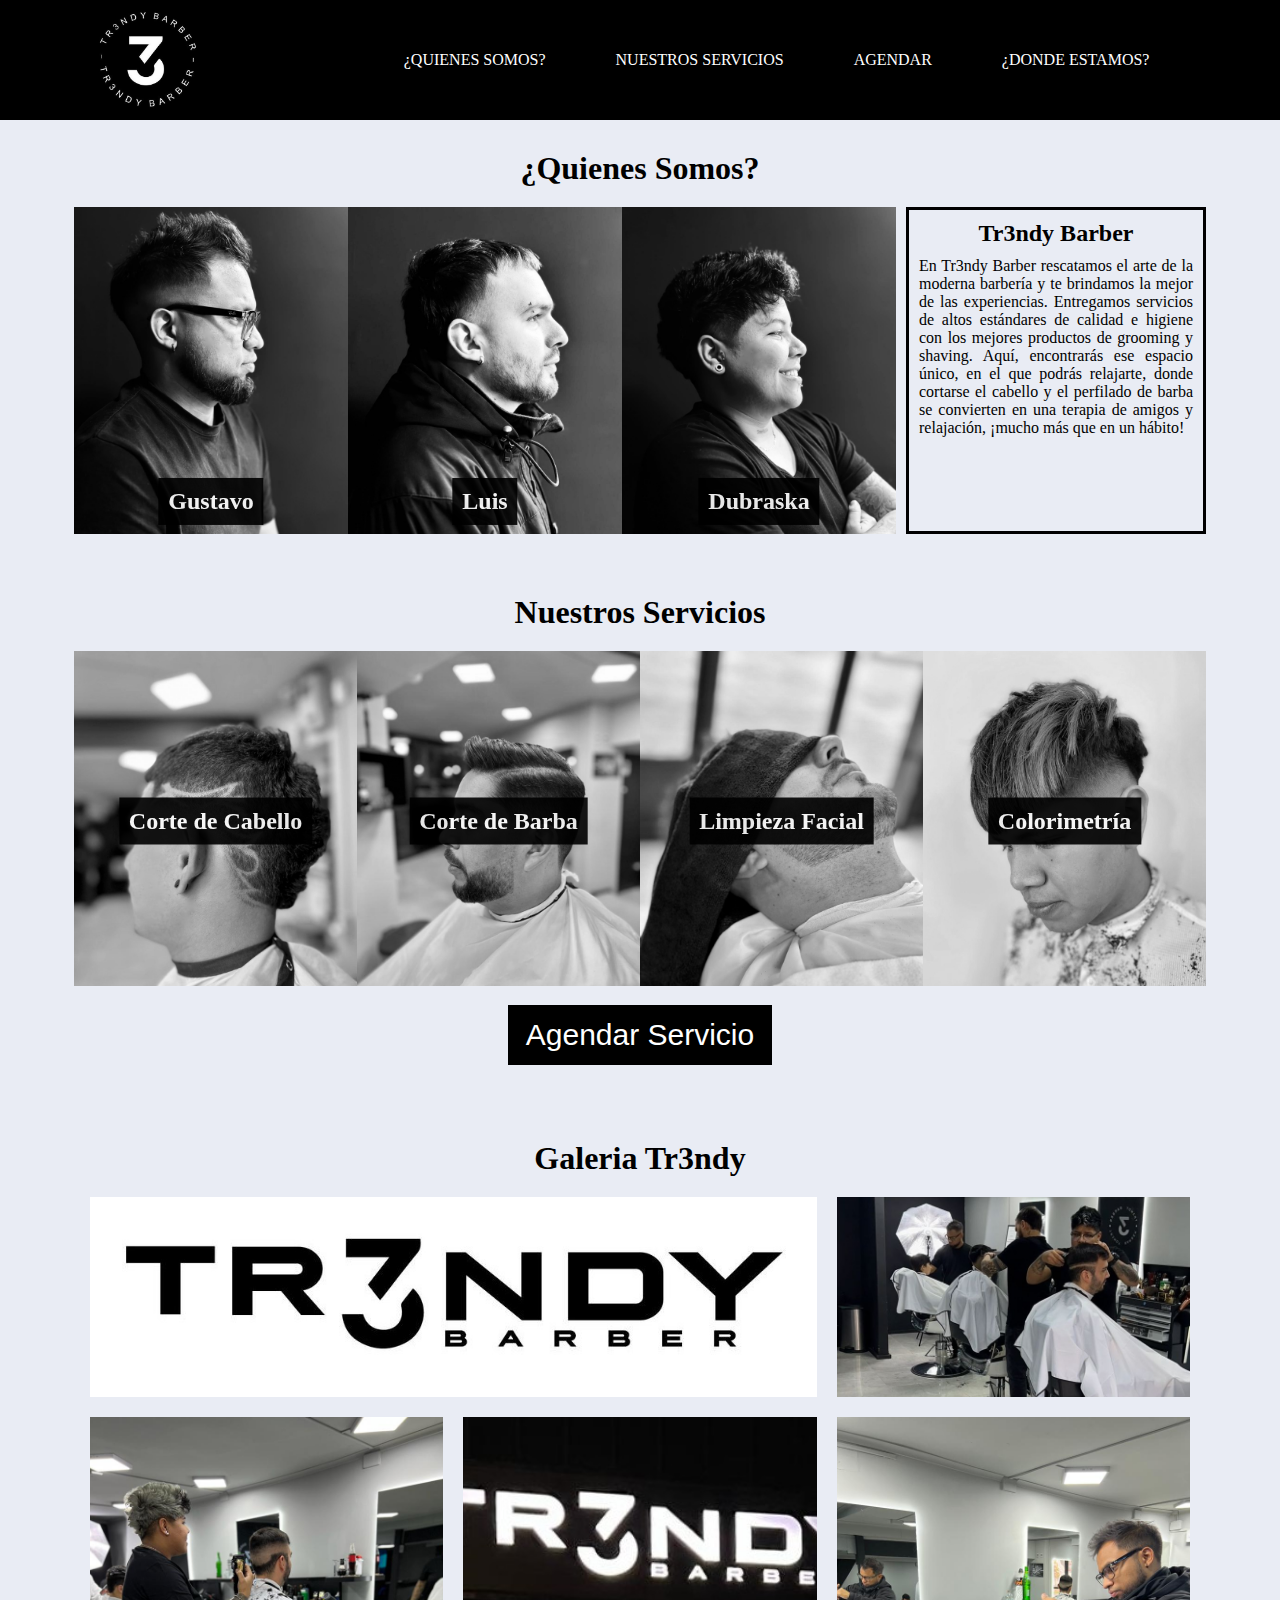
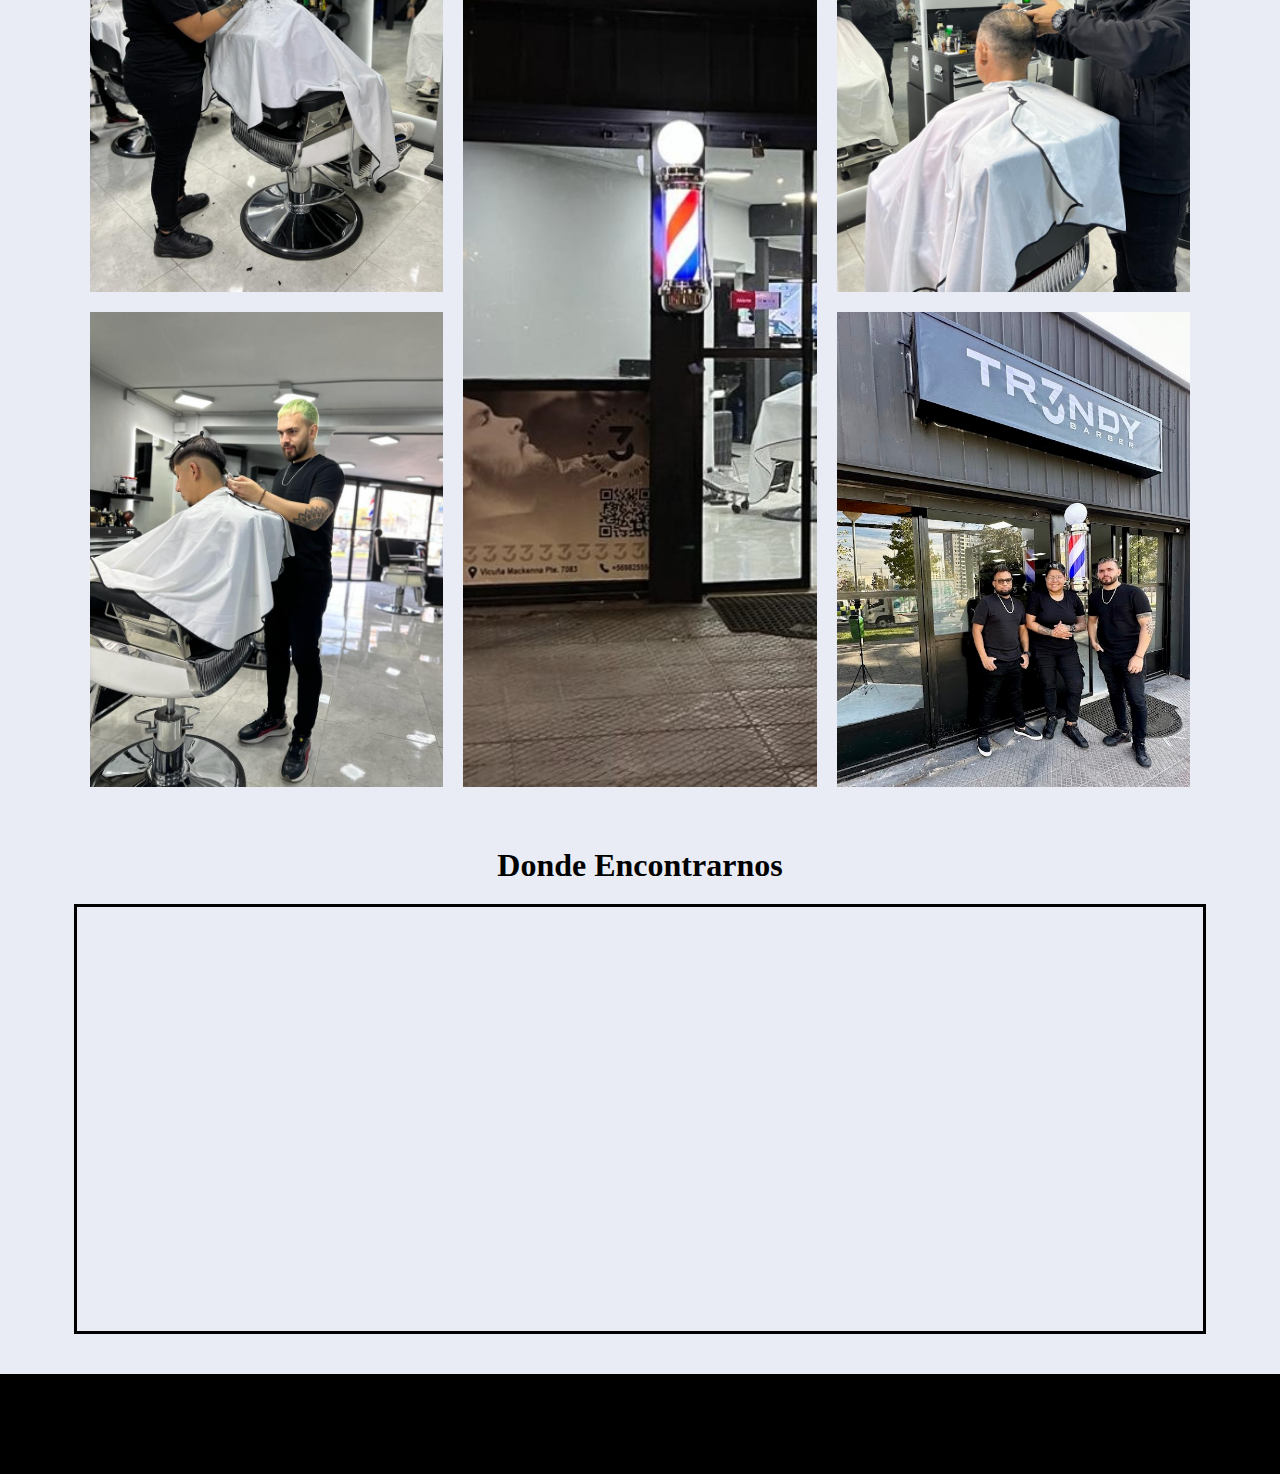
==== commit a1718ab3: "responsive <480, <768 y <1024 ok" ====
--- a/root/indexGrid.html
+++ b/root/indexGrid.html
@@ -95,7 +95,7 @@
                 <h1>Nuestros Servicios</h1>
                 <div class="serv-category flex">
                     <!-- Categoria Cabello -->
-                    <div class="serv">
+                    <div class="serv serv1">
                         <img src="./assets/servCorteCabello.png" alt="Corte de cabello">
                         <h2 class="serv-text">Corte de Cabello</h2>
                         <div class="serv-info">
@@ -107,7 +107,7 @@
                         </div>
                     </div>
                     <!-- Categoria Barba -->
-                    <div class="serv">
+                    <div class="serv serv2">
                         <img src="./assets/barba.png" alt="Barba">                      
                         <h2 class="serv-text">Corte de Barba</h2>
                         <div class="serv-info">
@@ -119,7 +119,7 @@
                         </div>
                     </div>
                     <!-- Categoria Facial -->
-                    <div class="serv">
+                    <div class="serv serv3">
                         <img src="./assets/servTratamientoFacial.png" alt="Tratamiento Facial">                                 
                         <h2 class="serv-text">Limpieza Facial</h2>
                         <div class="serv-info">
@@ -131,7 +131,7 @@
                         </div>
                     </div>
                     <!-- Categoria Colorimetria -->
-                    <div class="serv">
+                    <div class="serv serv4">
                         <img src="./assets/ServColorimetria.png" alt="Colorimetría">                                
                         <h2 class="serv-text">Colorimetría</h2>
                         <div class="serv-info">
@@ -227,7 +227,7 @@
 
         </footer>
         <!-- Javascript -->
-        <script src="./js/profilejs"></script>
+        <script src="./js/profile.js"></script>
         <script src="./js/serv.js"></script>
 
     
--- a/root/styles/style.css
+++ b/root/styles/style.css
@@ -92,7 +92,7 @@
     padding: 5px;
   }
   
-  .navBar li a:hover {
+  .navBar li:hover {
     background-color: #555;
     
   }
@@ -111,7 +111,8 @@
   
   .img-profile img {
     width: 100%; 
-    max-width: 100%; /
+    max-width: 100%;
+    height: 100%;
     
   }
 
@@ -366,7 +367,9 @@
 
 /* Estilos Responsive */
 
-@media screen and (max-width: 320px){
+/* Ancho maximo 480px */
+
+@media screen and (max-width: 480px){
 
   h1{
     font-size: 23px;
@@ -452,10 +455,117 @@
   height: auto;
  }
 
- 
-
-
-
-
- 
-}+}
+
+/* Ancho minimo 481px y maximo 768px */
+
+@media screen and (max-width: 768px){
+
+  .navBar li a{
+    font-size: 10px;
+    text-align:center;
+    
+  }
+
+  .navBar li{
+    margin: 5px;
+    padding: 0;
+    text-align: center;
+    
+  }
+
+  .btn{
+    font-size: 20px;
+  }
+
+  h1{
+    font-size: 25px;
+  }
+
+  h2{
+    font-size: 15px;
+  }
+
+  .img-profile{
+    display: grid;
+    grid-template-columns: repeat(3, 1fr);
+    grid-template-rows: auto;
+    grid-template-areas: "profile1 profile2 profile3"
+    "text-profile text-profile text-profile";
+    
+  }
+  
+  .profile1{
+    grid-area: profile1;
+  }
+  
+  .profile2{
+    grid-area: profile2;
+  }
+  
+  .profile3{
+    grid-area: profile3;
+  }
+  
+  .text-profile{
+    grid-area: text-profile;
+    margin-top: 20px;
+  }
+  
+  .profile-container h2{
+    font-size: 15px;
+      left: 50%;
+      top: 80%;
+      transform: translate( -50%, -20%);
+      padding: 5px;
+     
+  
+   }
+
+   .serv-category{
+    display: grid;
+    grid-template-columns: repeat(2, 1fr);
+    grid-template-rows: auto;
+    grid-template-areas: "serv1 serv2" "serv3 serv4";
+    
+    
+  }
+
+  .serv1{
+    grid-area: serv1;
+  }
+
+  .serv2{
+    grid-area: serv2;
+  }
+
+  .serv3{
+    grid-area: serv3;
+  }
+
+  .serv4{
+    grid-area: serv4;
+  }
+
+  .serv{
+    margin-left: 5px;
+    margin-right: 5px;
+    margin-bottom: 10px;
+  }
+
+  .serv img{
+    height: 100%;
+  }
+
+  iframe {
+    max-width: 100%;
+    height: auto;
+   }
+
+
+}
+
+   
+
+
+
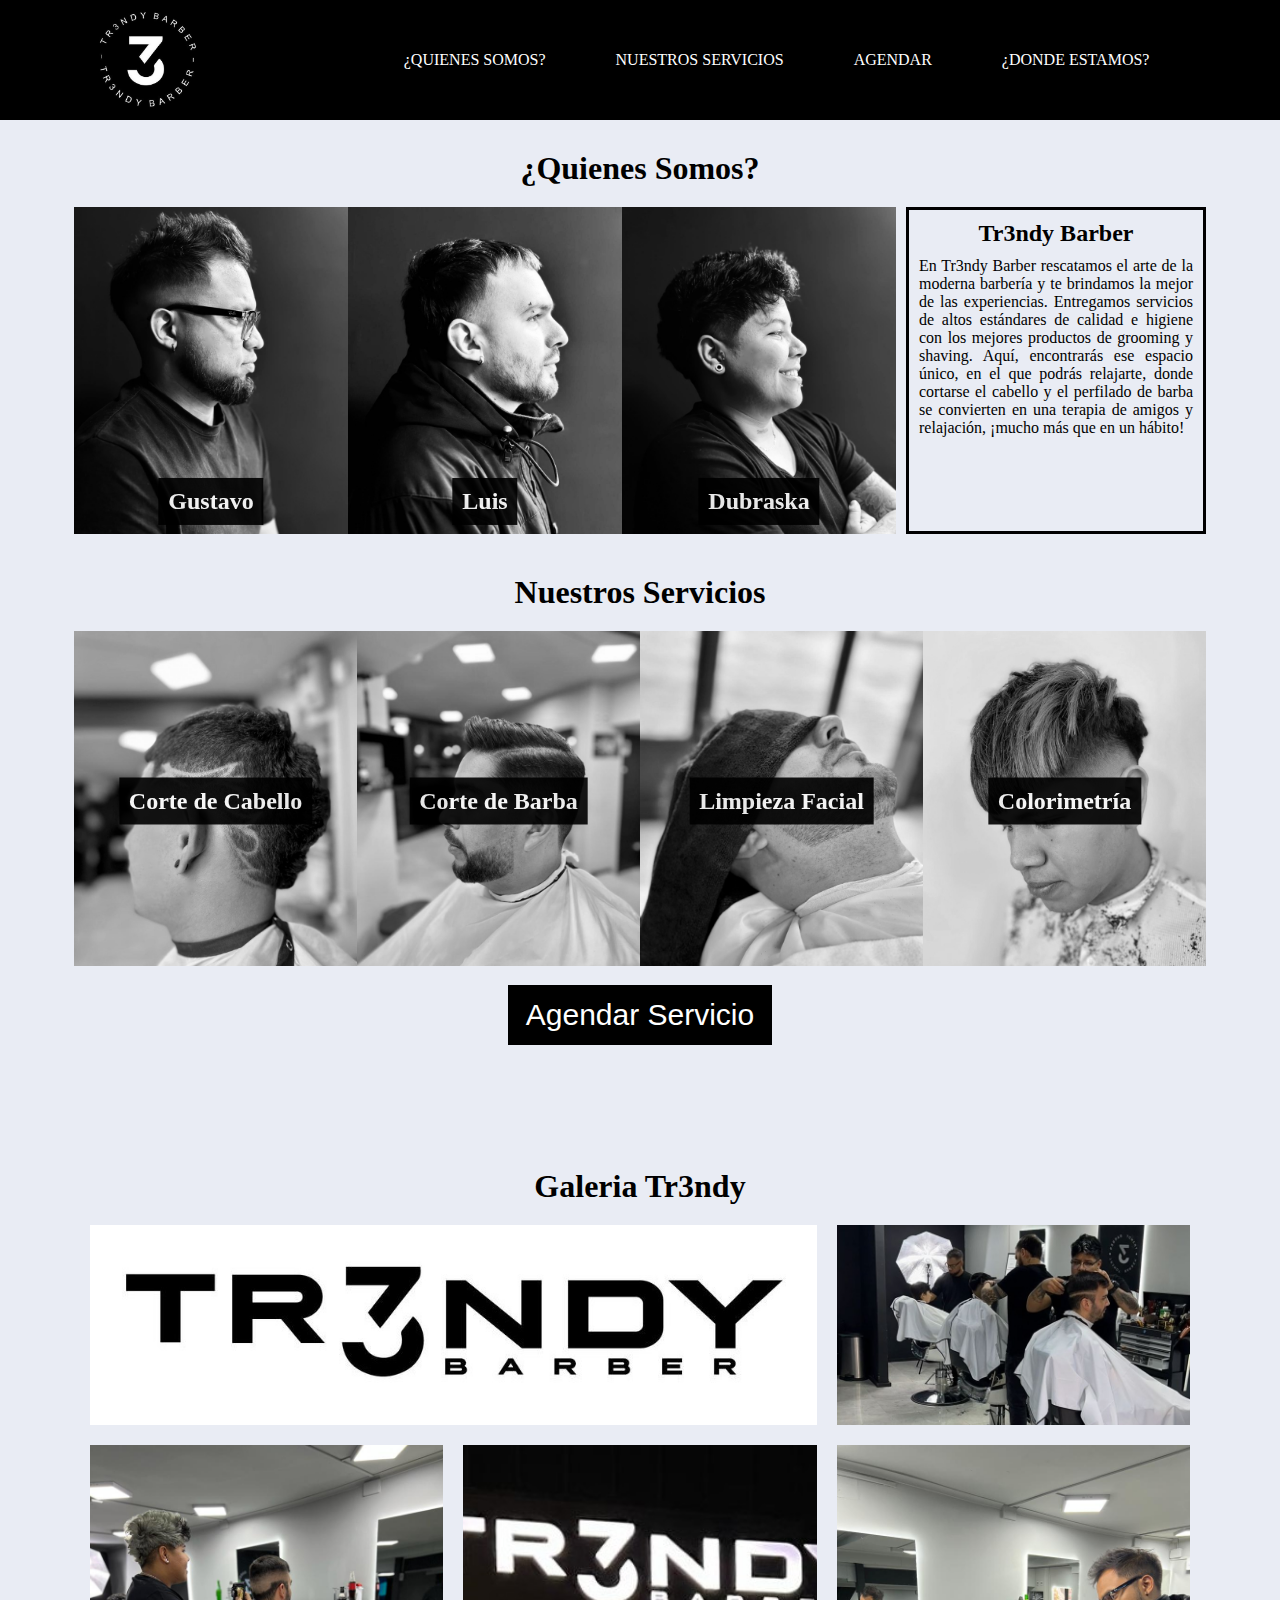
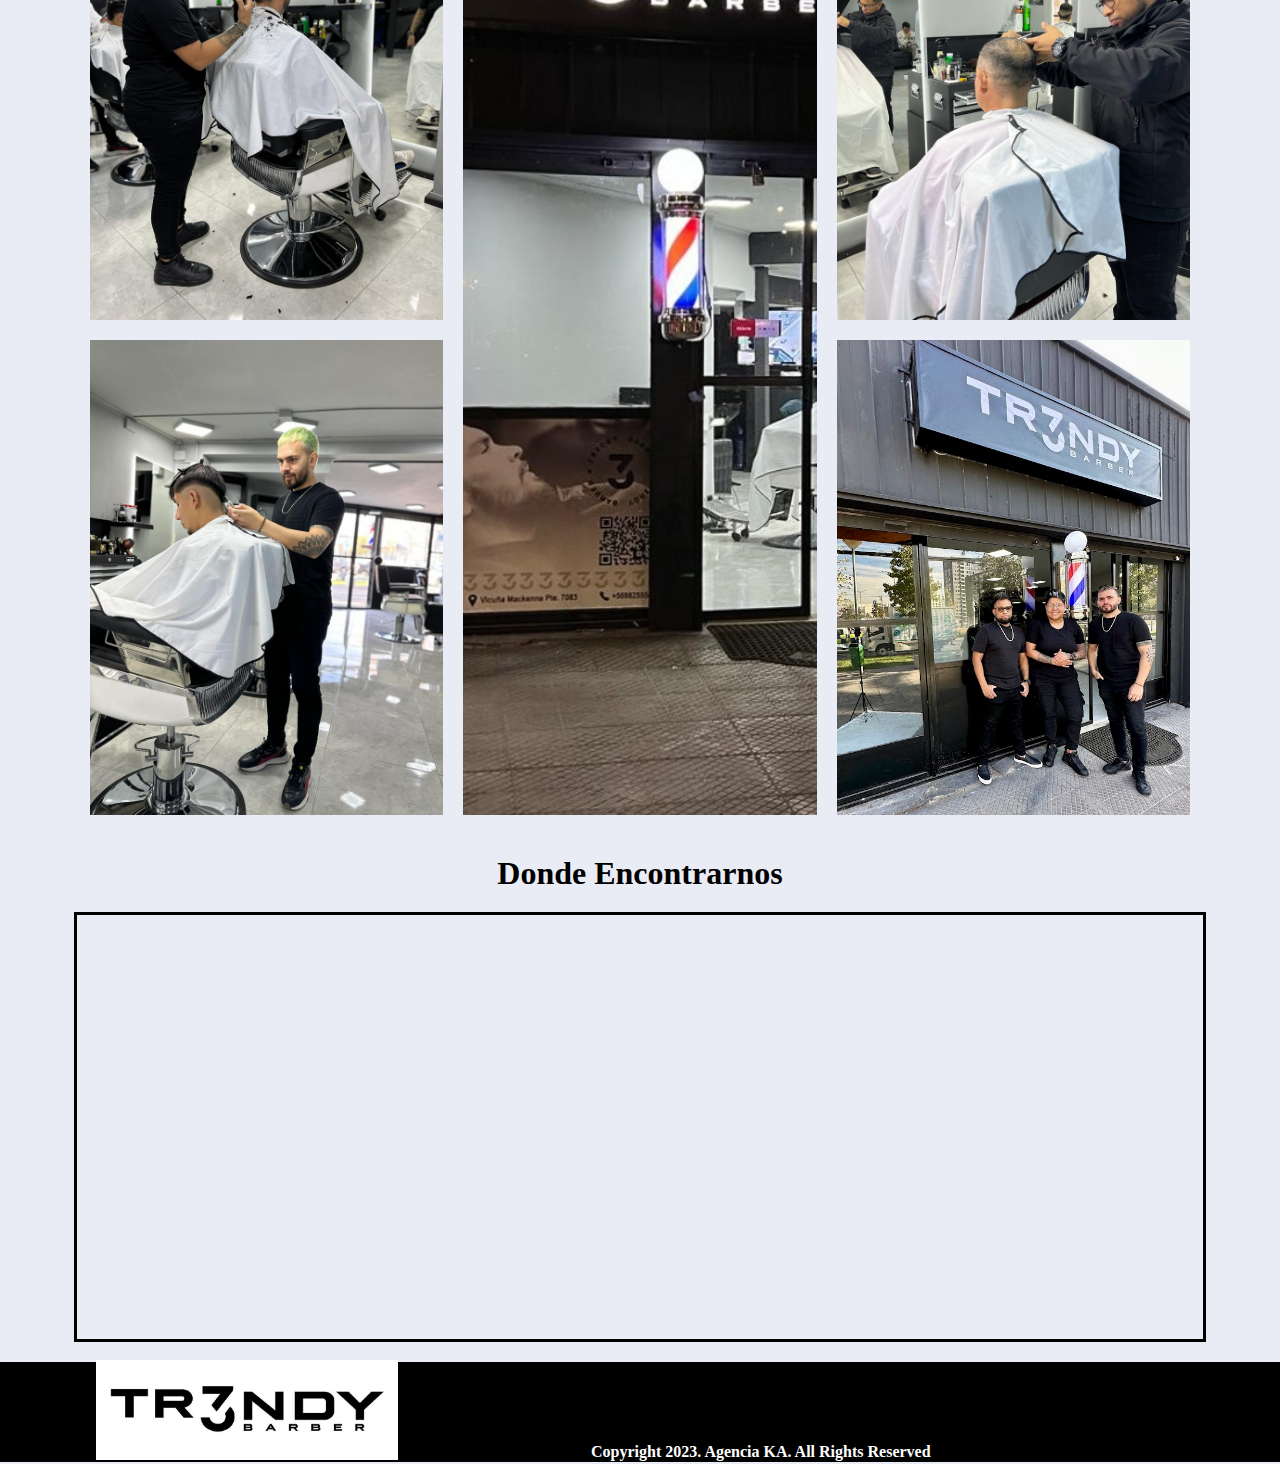
==== commit c2838b14: "footer v1" ====
--- a/root/indexGrid.html
+++ b/root/indexGrid.html
@@ -5,6 +5,7 @@
     <meta name="viewport" content="width=device-width, initial-scale=1.0">
     <!-- Font Awasome -->
     <link rel="stylesheet" href="https://cdnjs.cloudflare.com/ajax/libs/font-awesome/6.4.2/css/all.min.css" integrity="sha512-z3gLpd7yknf1YoNbCzqRKc4qyor8gaKU1qmn+CShxbuBusANI9QpRohGBreCFkKxLhei6S9CQXFEbbKuqLg0DA==" crossorigin="anonymous" referrerpolicy="no-referrer" />
+    <!-- Estilos -->
     <link rel="stylesheet" href="./styles/style.css">
     <title>Tr3ndy</title>
 </head>
@@ -147,6 +148,14 @@
                 <button class="btn">
                     Agendar Servicio
                   </button>
+                  <div class="social">
+                    <i class="fa-brands fa-instagram" style="color: #000000;"></i>
+                    <i class="fa-brands fa-facebook" style="color: #000000;"></i>
+                    <i class="fa-brands fa-whatsapp" style="color: #000000;"></i>
+
+
+                  </div>
+                  
 
             </div>
             <!-- Seccion Galeria de Fotos -->
@@ -223,7 +232,20 @@
             </div>
         </main>
         
-        <footer class="footer">
+        <footer class="footer flex">
+
+        
+            <div>
+                <img src="./assets/TR3NDY.2.jpg" alt="logo">
+            </div>
+            <h4>Copyright 2023. Agencia KA. All Rights Reserved</h4>
+            <div class="social-footer">
+                <i class="fa-brands fa-instagram"></i>
+                <i class="fa-brands fa-facebook"></i>
+                <i class="fa-brands fa-whatsapp"></i>
+              </div>
+        
+            
 
         </footer>
         <!-- Javascript -->
--- a/root/styles/style.css
+++ b/root/styles/style.css
@@ -245,7 +245,12 @@
   .social i{
     margin-left: 20px;
     margin-right: 20px;
+    padding: 5px;
    
+  }
+
+  .social i:hover{
+    background-color: #555;
   }
 
 
@@ -299,7 +304,26 @@
   .footer{
     background-color: black;
     height: 100px;
-  }
+    justify-content: space-around;
+    align-items: center;
+  
+  }
+
+  .footer img{
+    height: 100px;
+  }
+
+ .footer h4{
+  color: white;
+  padding-top: 80px;
+ }
+
+ .social-footer i{
+  color: white;
+  font-size: 50px;
+  margin: 10px;
+ }
+
 
   /* Estilos Grid */
 
@@ -317,13 +341,15 @@
     width: 90%;
     max-width: 1200px; 
     margin: 0 auto;
-    padding: 10px; 
+    padding: 10px;
+    /* border-left: solid black;
+    border-right: solid black; */
 }
 
 .about-container{
     grid-area: about;
     width: 100%;
-    margin-bottom: 30px;
+    margin-bottom: 10px;
     
     
 }
@@ -331,14 +357,14 @@
 .serv-container{
     grid-area: serv;
     width: 100%;
-    margin-bottom: 30px;
+    margin-bottom: 10px;
     
 }
 
 .ubic-container{
     grid-area: ubic;
     
-    margin-bottom: 30px;
+    margin-bottom: 10px;
     
     
 }
@@ -348,7 +374,7 @@
     
     width: 100%;
    
-    margin-bottom: 30px;
+    margin-bottom: 10px;
 }
 
 .gustavo-bio{
@@ -362,6 +388,8 @@
 .dubraska-bio{
     display: none;
 }
+
+
 
 
 
@@ -457,6 +485,20 @@
 
 }
 
+/* .footer{
+  flex-direction: column;
+  height: auto;
+
+}
+
+.footer img{
+  width: 100%;
+}
+
+.footer h4{
+  padding: 0;
+} */
+
 /* Ancho minimo 481px y maximo 768px */
 
 @media screen and (max-width: 768px){
